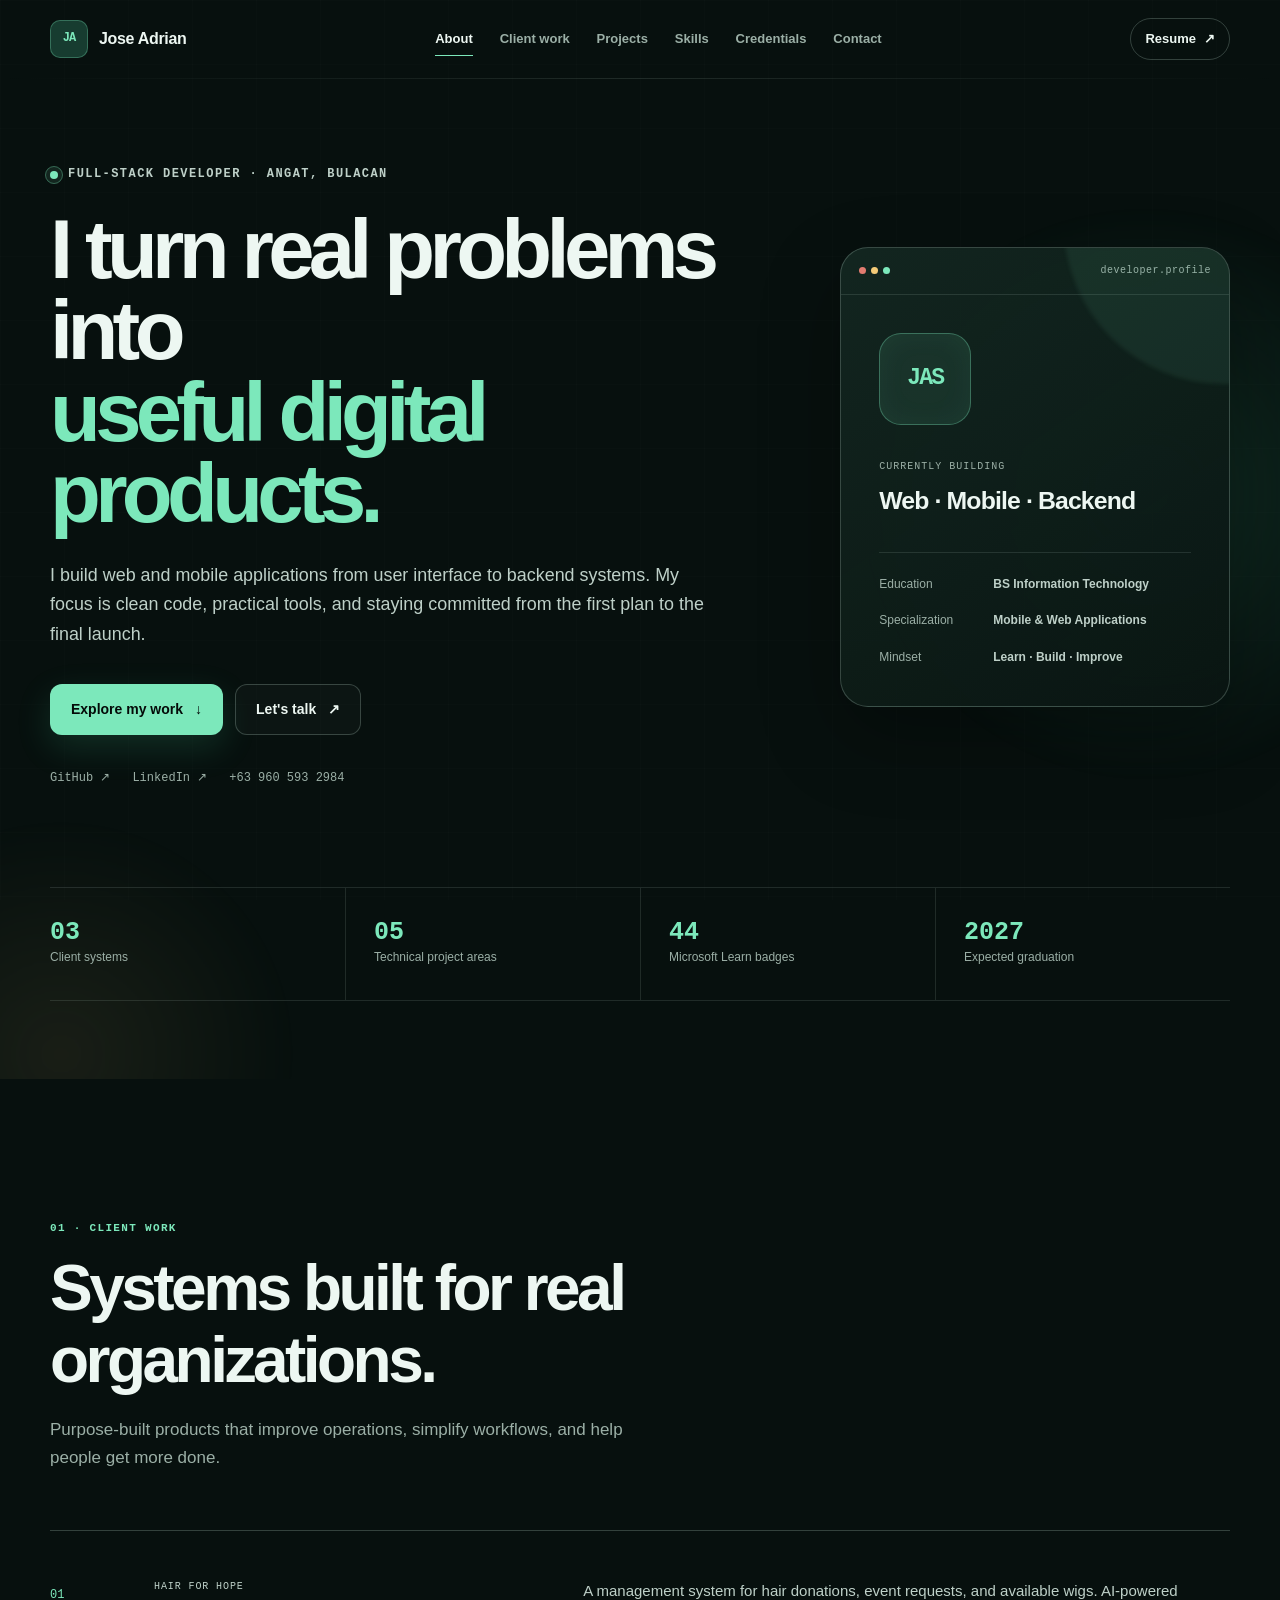
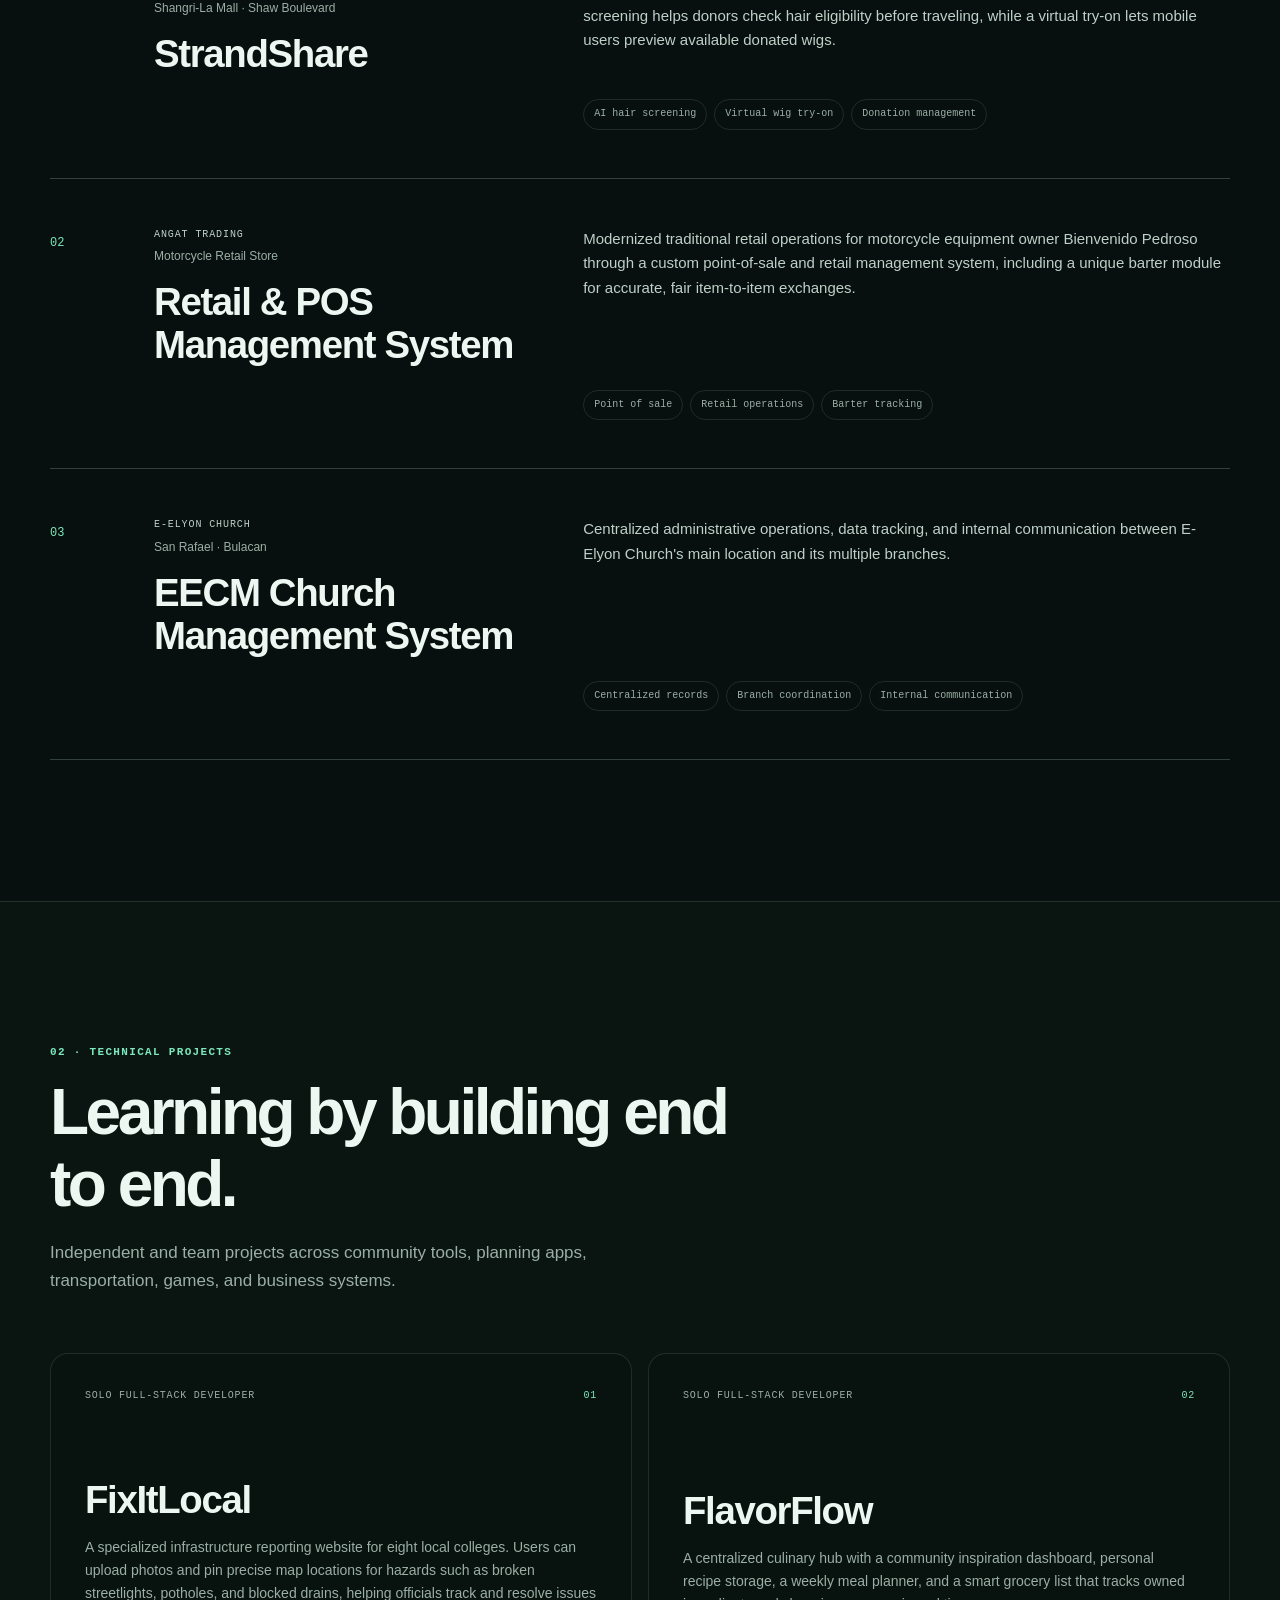
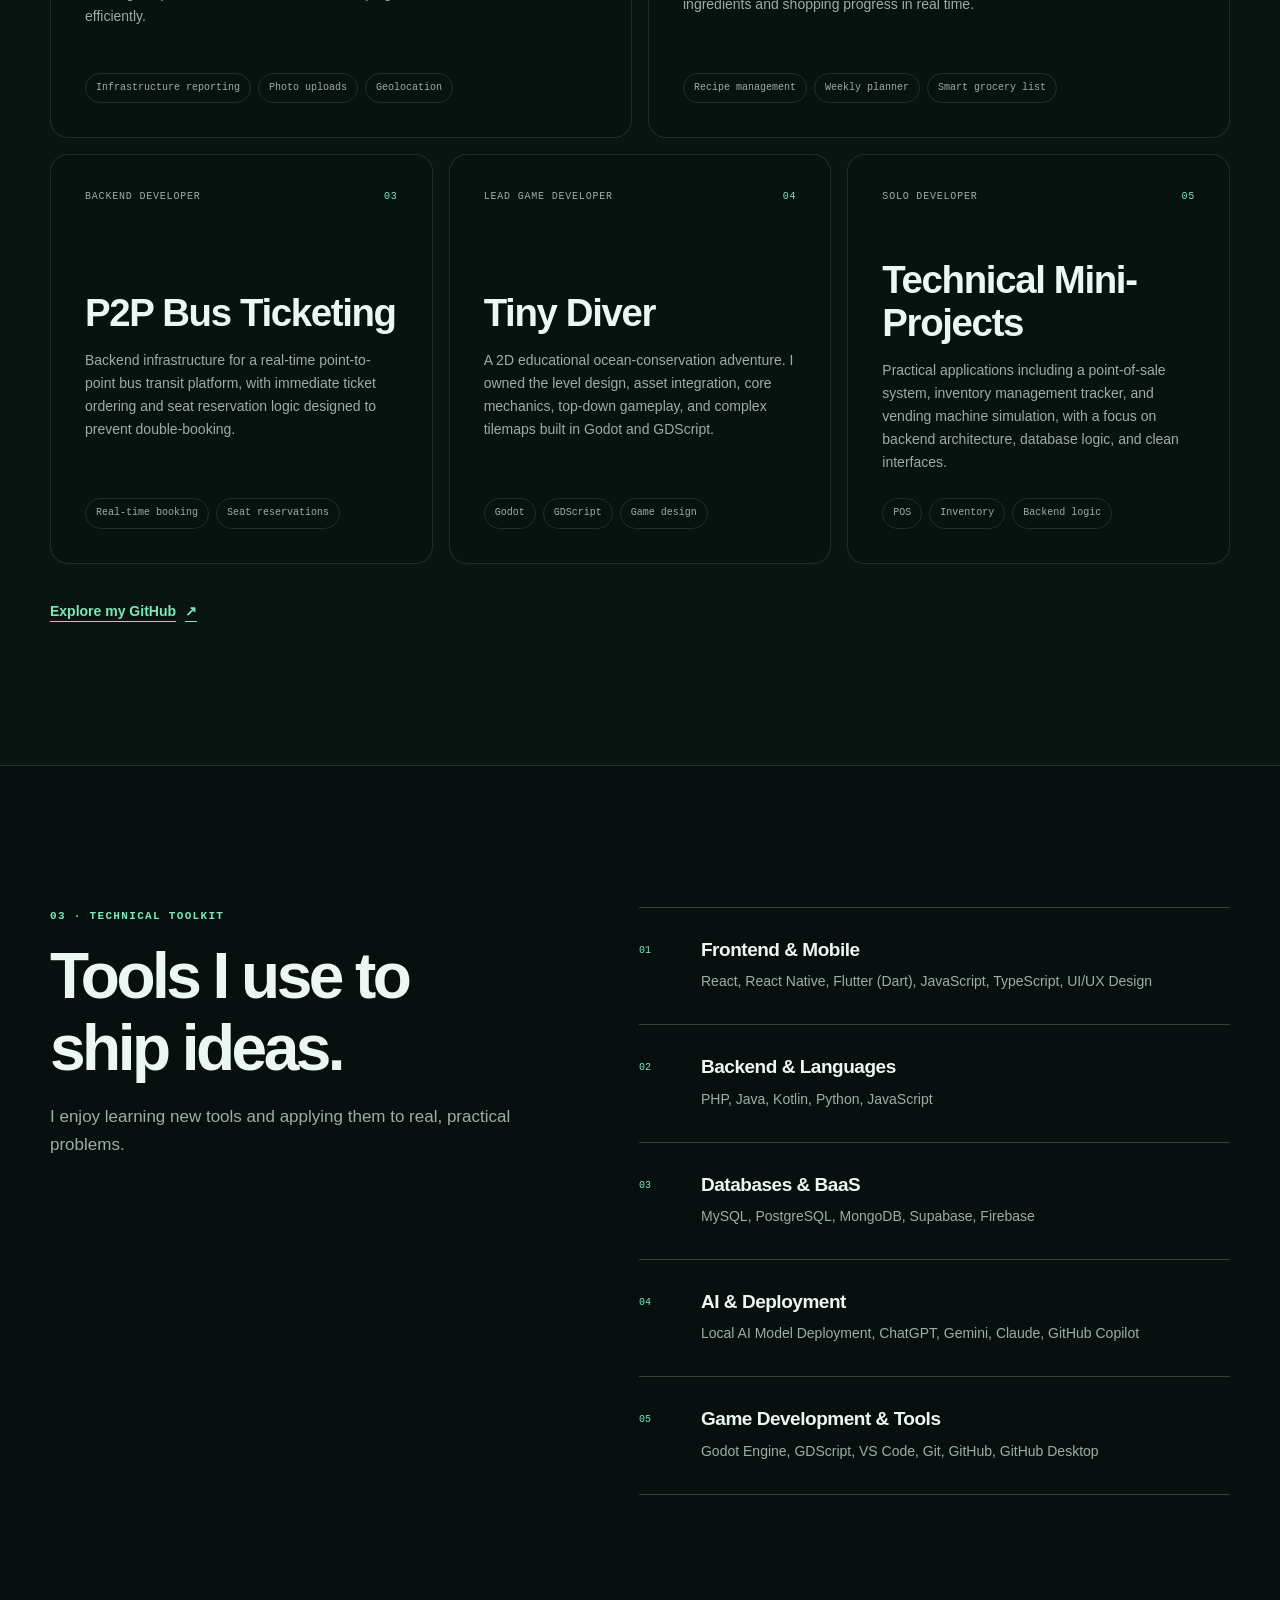
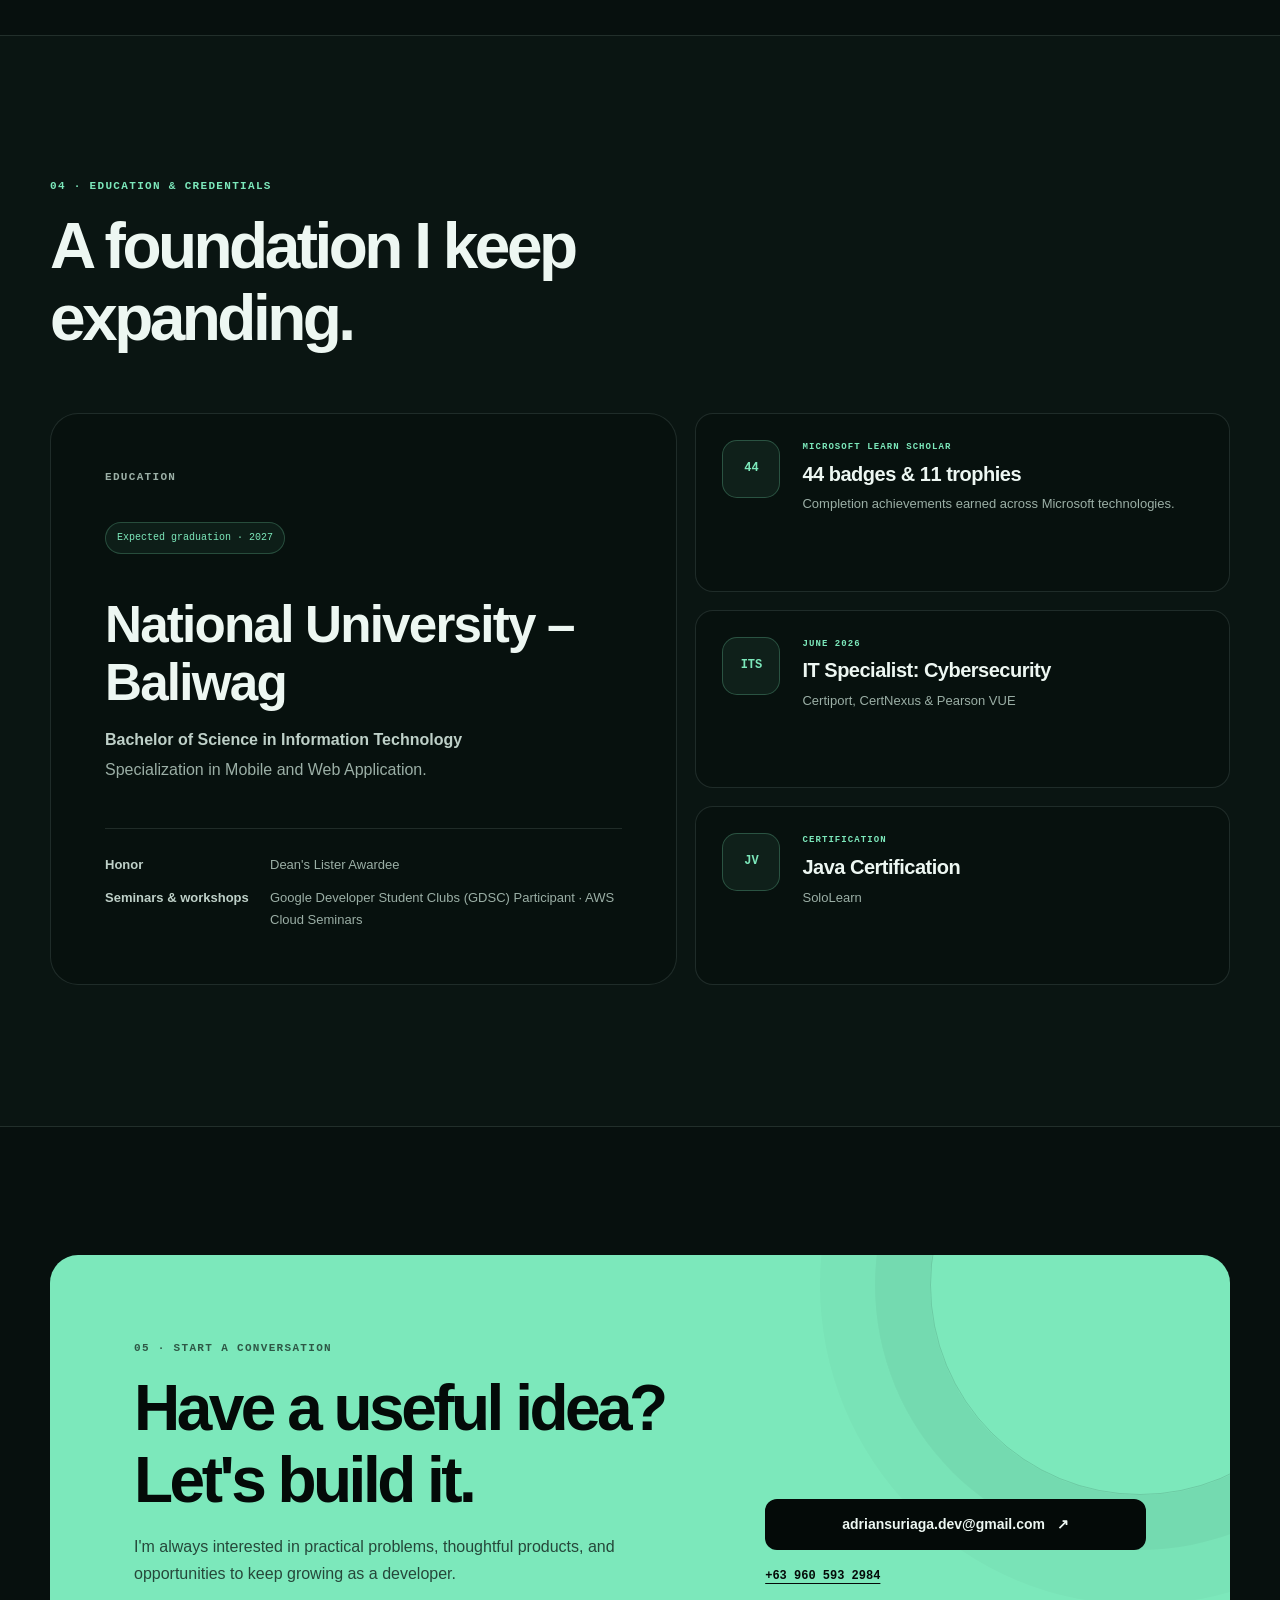
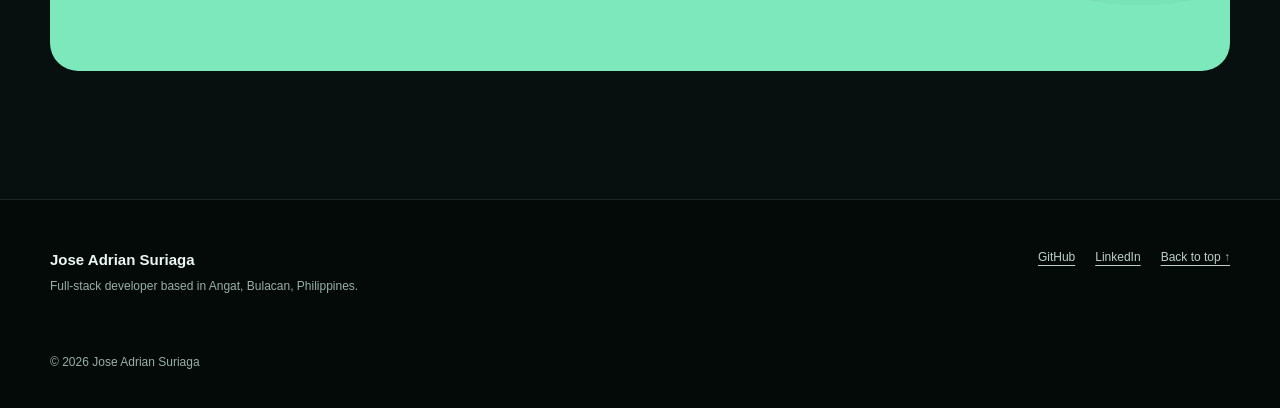
==== index.html @ 98674414 "Updated as of july 20, 2026" ====
<!doctype html>
<html lang="en">
<head>
  <meta charset="utf-8">
  <meta name="viewport" content="width=device-width, initial-scale=1">
  <meta name="description" content="Portfolio of Jose Adrian Suriaga, a full-stack developer building practical web, mobile, backend, and game experiences.">
  <meta name="theme-color" content="#08110f">
  <meta property="og:type" content="website">
  <meta property="og:title" content="Jose Adrian Suriaga | Full-Stack Developer">
  <meta property="og:description" content="Full-stack developer building useful web and mobile products from interface to backend.">
  <title>Jose Adrian Suriaga | Full-Stack Developer</title>

  <script>document.documentElement.classList.add('js');</script>
  <link rel="stylesheet" href="assets/css/styles.css">
  <script src="assets/js/main.js" defer></script>

  <script type="application/ld+json">
  {
    "@context": "https://schema.org",
    "@type": "Person",
    "name": "Jose Adrian Suriaga",
    "jobTitle": "Full-Stack Developer",
    "email": "mailto:adriansuriaga.dev@gmail.com",
    "telephone": "+63 960 593 2984",
    "address": {
      "@type": "PostalAddress",
      "addressLocality": "Angat",
      "addressRegion": "Bulacan, Central Luzon",
      "addressCountry": "PH"
    },
    "alumniOf": {
      "@type": "CollegeOrUniversity",
      "name": "National University - Baliwag"
    },
    "sameAs": [
      "https://github.com/JaesNOLIMIT",
      "https://www.linkedin.com/in/jose-adrian-suriaga-961773423"
    ]
  }
  </script>
</head>
<body>
  <a class="skip-link" href="#main-content">Skip to content</a>

  <header class="site-header" data-header>
    <div class="container header-inner">
      <a class="brand" href="#about" aria-label="Jose Adrian Suriaga, home">
        <span class="brand-mark" aria-hidden="true">JA</span>
        <span class="brand-name">Jose Adrian</span>
      </a>

      <nav class="site-nav" id="site-nav" aria-label="Primary navigation" data-nav>
        <a href="#about">About</a>
        <a href="#client-work">Client work</a>
        <a href="#projects">Projects</a>
        <a href="#skills">Skills</a>
        <a href="#credentials">Credentials</a>
        <a href="#contact">Contact</a>
      </nav>

      <div class="header-actions">
        <a class="resume-link" href="assets/documents/jose-adrian-suriaga-resume.pdf" target="_blank" rel="noopener">
          Resume <span aria-hidden="true">&#8599;</span>
        </a>
        <button class="menu-button" type="button" aria-expanded="false" aria-controls="site-nav" aria-label="Open menu" data-menu-button>
          <span></span><span></span><span></span>
        </button>
      </div>
    </div>
  </header>

  <main id="main-content">
    <section class="hero" id="about" aria-labelledby="hero-title">
      <div class="hero-glow hero-glow-one" aria-hidden="true"></div>
      <div class="hero-glow hero-glow-two" aria-hidden="true"></div>
      <div class="container hero-grid">
        <div class="hero-copy reveal">
          <p class="eyebrow"><span class="status-dot" aria-hidden="true"></span> Full-stack developer · Angat, Bulacan</p>
          <h1 id="hero-title">I turn real problems into <span>useful digital products.</span></h1>
          <p class="hero-intro">
            I build web and mobile applications from user interface to backend systems. My focus is clean code, practical tools, and staying committed from the first plan to the final launch.
          </p>
          <div class="hero-actions">
            <a class="button button-primary" href="#client-work">Explore my work <span aria-hidden="true">&#8595;</span></a>
            <a class="button button-secondary" href="mailto:adriansuriaga.dev@gmail.com">Let's talk <span aria-hidden="true">&#8599;</span></a>
          </div>
          <div class="social-links" aria-label="Social links">
            <a href="https://github.com/JaesNOLIMIT" target="_blank" rel="noopener">GitHub <span aria-hidden="true">&#8599;</span></a>
            <a href="https://www.linkedin.com/in/jose-adrian-suriaga-961773423" target="_blank" rel="noopener">LinkedIn <span aria-hidden="true">&#8599;</span></a>
            <a href="tel:+639605932984">+63 960 593 2984</a>
          </div>
        </div>

        <aside class="profile-card reveal" aria-label="Profile summary">
          <div class="profile-card-top">
            <span class="window-dots" aria-hidden="true"><i></i><i></i><i></i></span>
            <span>developer.profile</span>
          </div>
          <div class="profile-content">
            <div class="monogram" aria-hidden="true">JAS</div>
            <div>
              <p class="profile-label">Currently building</p>
              <p class="profile-value">Web · Mobile · Backend</p>
            </div>
            <div class="profile-divider"></div>
            <dl class="profile-facts">
              <div><dt>Education</dt><dd>BS Information Technology</dd></div>
              <div><dt>Specialization</dt><dd>Mobile &amp; Web Applications</dd></div>
              <div><dt>Mindset</dt><dd>Learn · Build · Improve</dd></div>
            </dl>
          </div>
        </aside>
      </div>

      <div class="container stats reveal" aria-label="Portfolio highlights">
        <div><strong>03</strong><span>Client systems</span></div>
        <div><strong>05</strong><span>Technical project areas</span></div>
        <div><strong>44</strong><span>Microsoft Learn badges</span></div>
        <div><strong>2027</strong><span>Expected graduation</span></div>
      </div>
    </section>

    <section class="section" id="client-work" aria-labelledby="client-work-title">
      <div class="container">
        <div class="section-heading reveal">
          <p class="section-kicker">01 · Client work</p>
          <h2 id="client-work-title">Systems built for real organizations.</h2>
          <p>Purpose-built products that improve operations, simplify workflows, and help people get more done.</p>
        </div>

        <div class="client-list">
          <article class="client-card reveal">
            <div class="client-index">01</div>
            <div class="client-main">
              <div class="client-meta"><span>Hair for Hope</span><span>Shangri-La Mall · Shaw Boulevard</span></div>
              <h3>StrandShare</h3>
              <p>A management system for hair donations, event requests, and available wigs. AI-powered screening helps donors check hair eligibility before traveling, while a virtual try-on lets mobile users preview available donated wigs.</p>
              <ul class="feature-list" aria-label="StrandShare features">
                <li>AI hair screening</li><li>Virtual wig try-on</li><li>Donation management</li>
              </ul>
            </div>
          </article>

          <article class="client-card reveal">
            <div class="client-index">02</div>
            <div class="client-main">
              <div class="client-meta"><span>Angat Trading</span><span>Motorcycle Retail Store</span></div>
              <h3>Retail &amp; POS Management System</h3>
              <p>Modernized traditional retail operations for motorcycle equipment owner Bienvenido Pedroso through a custom point-of-sale and retail management system, including a unique barter module for accurate, fair item-to-item exchanges.</p>
              <ul class="feature-list" aria-label="Angat Trading system features">
                <li>Point of sale</li><li>Retail operations</li><li>Barter tracking</li>
              </ul>
            </div>
          </article>

          <article class="client-card reveal">
            <div class="client-index">03</div>
            <div class="client-main">
              <div class="client-meta"><span>E-Elyon Church</span><span>San Rafael · Bulacan</span></div>
              <h3>EECM Church Management System</h3>
              <p>Centralized administrative operations, data tracking, and internal communication between E-Elyon Church's main location and its multiple branches.</p>
              <ul class="feature-list" aria-label="EECM features">
                <li>Centralized records</li><li>Branch coordination</li><li>Internal communication</li>
              </ul>
            </div>
          </article>
        </div>
      </div>
    </section>

    <section class="section section-tinted" id="projects" aria-labelledby="projects-title">
      <div class="container">
        <div class="section-heading reveal">
          <p class="section-kicker">02 · Technical projects</p>
          <h2 id="projects-title">Learning by building end to end.</h2>
          <p>Independent and team projects across community tools, planning apps, transportation, games, and business systems.</p>
        </div>

        <div class="project-grid">
          <article class="project-card project-card-featured reveal">
            <div class="project-topline"><span>Solo full-stack developer</span><span aria-hidden="true">01</span></div>
            <h3>FixItLocal</h3>
            <p>A specialized infrastructure reporting website for eight local colleges. Users can upload photos and pin precise map locations for hazards such as broken streetlights, potholes, and blocked drains, helping officials track and resolve issues efficiently.</p>
            <div class="project-tags"><span>Infrastructure reporting</span><span>Photo uploads</span><span>Geolocation</span></div>
          </article>

          <article class="project-card project-card-featured reveal">
            <div class="project-topline"><span>Solo full-stack developer</span><span aria-hidden="true">02</span></div>
            <h3>FlavorFlow</h3>
            <p>A centralized culinary hub with a community inspiration dashboard, personal recipe storage, a weekly meal planner, and a smart grocery list that tracks owned ingredients and shopping progress in real time.</p>
            <div class="project-tags"><span>Recipe management</span><span>Weekly planner</span><span>Smart grocery list</span></div>
          </article>

          <article class="project-card reveal">
            <div class="project-topline"><span>Backend developer</span><span aria-hidden="true">03</span></div>
            <h3>P2P Bus Ticketing</h3>
            <p>Backend infrastructure for a real-time point-to-point bus transit platform, with immediate ticket ordering and seat reservation logic designed to prevent double-booking.</p>
            <div class="project-tags"><span>Real-time booking</span><span>Seat reservations</span></div>
          </article>

          <article class="project-card reveal">
            <div class="project-topline"><span>Lead game developer</span><span aria-hidden="true">04</span></div>
            <h3>Tiny Diver</h3>
            <p>A 2D educational ocean-conservation adventure. I owned the level design, asset integration, core mechanics, top-down gameplay, and complex tilemaps built in Godot and GDScript.</p>
            <div class="project-tags"><span>Godot</span><span>GDScript</span><span>Game design</span></div>
          </article>

          <article class="project-card reveal">
            <div class="project-topline"><span>Solo developer</span><span aria-hidden="true">05</span></div>
            <h3>Technical Mini-Projects</h3>
            <p>Practical applications including a point-of-sale system, inventory management tracker, and vending machine simulation, with a focus on backend architecture, database logic, and clean interfaces.</p>
            <div class="project-tags"><span>POS</span><span>Inventory</span><span>Backend logic</span></div>
          </article>
        </div>

        <a class="text-link reveal" href="https://github.com/JaesNOLIMIT" target="_blank" rel="noopener">Explore my GitHub <span aria-hidden="true">&#8599;</span></a>
      </div>
    </section>

    <section class="section" id="skills" aria-labelledby="skills-title">
      <div class="container skills-layout">
        <div class="section-heading sticky-heading reveal">
          <p class="section-kicker">03 · Technical toolkit</p>
          <h2 id="skills-title">Tools I use to ship ideas.</h2>
          <p>I enjoy learning new tools and applying them to real, practical problems.</p>
        </div>

        <div class="skill-groups">
          <article class="skill-group reveal">
            <div class="skill-number">01</div>
            <div><h3>Frontend &amp; Mobile</h3><p>React, React Native, Flutter (Dart), JavaScript, TypeScript, UI/UX Design</p></div>
          </article>
          <article class="skill-group reveal">
            <div class="skill-number">02</div>
            <div><h3>Backend &amp; Languages</h3><p>PHP, Java, Kotlin, Python, JavaScript</p></div>
          </article>
          <article class="skill-group reveal">
            <div class="skill-number">03</div>
            <div><h3>Databases &amp; BaaS</h3><p>MySQL, PostgreSQL, MongoDB, Supabase, Firebase</p></div>
          </article>
          <article class="skill-group reveal">
            <div class="skill-number">04</div>
            <div><h3>AI &amp; Deployment</h3><p>Local AI Model Deployment, ChatGPT, Gemini, Claude, GitHub Copilot</p></div>
          </article>
          <article class="skill-group reveal">
            <div class="skill-number">05</div>
            <div><h3>Game Development &amp; Tools</h3><p>Godot Engine, GDScript, VS Code, Git, GitHub, GitHub Desktop</p></div>
          </article>
        </div>
      </div>
    </section>

    <section class="section section-tinted" id="credentials" aria-labelledby="credentials-title">
      <div class="container">
        <div class="section-heading reveal">
          <p class="section-kicker">04 · Education &amp; credentials</p>
          <h2 id="credentials-title">A foundation I keep expanding.</h2>
        </div>

        <div class="credentials-grid">
          <article class="education-card reveal">
            <p class="card-label">Education</p>
            <div class="education-year">Expected graduation · 2027</div>
            <h3>National University – Baliwag</h3>
            <p class="degree">Bachelor of Science in Information Technology</p>
            <p>Specialization in Mobile and Web Application.</p>
            <div class="education-details">
              <p><span>Honor</span> Dean's Lister Awardee</p>
              <p><span>Seminars &amp; workshops</span> Google Developer Student Clubs (GDSC) Participant · AWS Cloud Seminars</p>
            </div>
          </article>

          <div class="certification-list">
            <article class="certification-card reveal">
              <div class="cert-icon" aria-hidden="true">44</div>
              <div><p class="card-label">Microsoft Learn Scholar</p><h3>44 badges &amp; 11 trophies</h3><p>Completion achievements earned across Microsoft technologies.</p></div>
            </article>
            <article class="certification-card reveal">
              <div class="cert-icon" aria-hidden="true">ITS</div>
              <div><p class="card-label">June 2026</p><h3>IT Specialist: Cybersecurity</h3><p>Certiport, CertNexus &amp; Pearson VUE</p></div>
            </article>
            <article class="certification-card reveal">
              <div class="cert-icon" aria-hidden="true">JV</div>
              <div><p class="card-label">Certification</p><h3>Java Certification</h3><p>SoloLearn</p></div>
            </article>
          </div>
        </div>
      </div>
    </section>

    <section class="contact-section" id="contact" aria-labelledby="contact-title">
      <div class="container">
        <div class="contact-card reveal">
          <div>
            <p class="section-kicker">05 · Start a conversation</p>
            <h2 id="contact-title">Have a useful idea? Let's build it.</h2>
            <p>I'm always interested in practical problems, thoughtful products, and opportunities to keep growing as a developer.</p>
          </div>
          <div class="contact-actions">
            <a class="button button-light" href="mailto:adriansuriaga.dev@gmail.com">adriansuriaga.dev@gmail.com <span aria-hidden="true">&#8599;</span></a>
            <a class="contact-phone" href="tel:+639605932984">+63 960 593 2984</a>
          </div>
        </div>
      </div>
    </section>
  </main>

  <footer class="site-footer">
    <div class="container footer-inner">
      <div><strong>Jose Adrian Suriaga</strong><span>Full-stack developer based in Angat, Bulacan, Philippines.</span></div>
      <div class="footer-links">
        <a href="https://github.com/JaesNOLIMIT" target="_blank" rel="noopener">GitHub</a>
        <a href="https://www.linkedin.com/in/jose-adrian-suriaga-961773423" target="_blank" rel="noopener">LinkedIn</a>
        <a href="#about">Back to top <span aria-hidden="true">&#8593;</span></a>
      </div>
      <p>&copy; <span data-year></span> Jose Adrian Suriaga</p>
    </div>
  </footer>
</body>
</html>
---- assets/css/styles.css ----
:root {
  --bg: #07100e;
  --bg-deep: #040a08;
  --surface: #0d1916;
  --surface-raised: #12221e;
  --surface-soft: #142722;
  --line: rgba(211, 239, 226, 0.12);
  --line-strong: rgba(211, 239, 226, 0.22);
  --text: #edf7f2;
  --muted: #9bafa6;
  --muted-strong: #bed0c8;
  --accent: #7ce8bb;
  --accent-strong: #a2f5d1;
  --accent-dark: #173c30;
  --warm: #f4ca78;
  --shadow: 0 30px 80px rgba(0, 0, 0, 0.32);
  --container: 1180px;
  --radius-lg: 28px;
  --radius-md: 18px;
  --radius-sm: 12px;
  --font-sans: Inter, Aptos, "Segoe UI", Roboto, Helvetica, Arial, sans-serif;
  --font-mono: "SFMono-Regular", Consolas, "Liberation Mono", monospace;
}

*,
*::before,
*::after {
  box-sizing: border-box;
}

html {
  scroll-behavior: smooth;
  scroll-padding-top: 100px;
}

body {
  margin: 0;
  overflow-x: hidden;
  background: var(--bg);
  color: var(--text);
  font-family: var(--font-sans);
  font-size: 16px;
  line-height: 1.65;
  -webkit-font-smoothing: antialiased;
  text-rendering: optimizeLegibility;
}

body::before {
  position: fixed;
  inset: 0;
  z-index: -1;
  background-image: linear-gradient(rgba(255, 255, 255, 0.012) 1px, transparent 1px),
    linear-gradient(90deg, rgba(255, 255, 255, 0.012) 1px, transparent 1px);
  background-size: 64px 64px;
  content: "";
  pointer-events: none;
}

body.menu-open {
  overflow: hidden;
}

::selection {
  background: var(--accent);
  color: var(--bg-deep);
}

a {
  color: inherit;
}

button,
a {
  -webkit-tap-highlight-color: transparent;
}

a:focus-visible,
button:focus-visible {
  outline: 3px solid var(--warm);
  outline-offset: 4px;
}

h1,
h2,
h3,
p {
  margin-top: 0;
}

h1,
h2,
h3 {
  line-height: 1.12;
  letter-spacing: -0.035em;
}

.container {
  width: min(calc(100% - 48px), var(--container));
  margin-inline: auto;
}

.skip-link {
  position: fixed;
  top: 12px;
  left: 12px;
  z-index: 9999;
  padding: 10px 16px;
  border-radius: 8px;
  background: var(--accent);
  color: var(--bg-deep);
  font-weight: 700;
  text-decoration: none;
  transform: translateY(-180%);
  transition: transform 180ms ease;
}

.skip-link:focus {
  transform: translateY(0);
}

/* Header */
.site-header {
  position: fixed;
  top: 0;
  right: 0;
  left: 0;
  z-index: 1000;
  border-bottom: 1px solid transparent;
  transition: background-color 200ms ease, border-color 200ms ease, box-shadow 200ms ease;
}

.site-header.is-scrolled,
.site-header.menu-active {
  border-color: var(--line);
  background: rgba(7, 16, 14, 0.88);
  box-shadow: 0 12px 40px rgba(0, 0, 0, 0.18);
  -webkit-backdrop-filter: blur(18px);
  backdrop-filter: blur(18px);
}

.header-inner {
  display: flex;
  min-height: 78px;
  align-items: center;
  justify-content: space-between;
  gap: 30px;
}

.brand {
  display: inline-flex;
  flex: 0 0 auto;
  align-items: center;
  gap: 11px;
  font-weight: 750;
  letter-spacing: -0.02em;
  text-decoration: none;
}

.brand-mark {
  display: grid;
  width: 38px;
  height: 38px;
  place-items: center;
  border: 1px solid rgba(124, 232, 187, 0.3);
  border-radius: 10px;
  background: var(--accent-dark);
  color: var(--accent);
  font-family: var(--font-mono);
  font-size: 12px;
  font-weight: 800;
  letter-spacing: -0.08em;
}

.site-nav {
  display: flex;
  align-items: center;
  justify-content: center;
  gap: clamp(18px, 2.1vw, 32px);
}

.site-nav a {
  position: relative;
  padding: 8px 0;
  color: var(--muted);
  font-size: 13px;
  font-weight: 650;
  text-decoration: none;
  transition: color 160ms ease;
}

.site-nav a::after {
  position: absolute;
  right: 0;
  bottom: 2px;
  left: 0;
  height: 1px;
  background: var(--accent);
  content: "";
  transform: scaleX(0);
  transform-origin: right;
  transition: transform 180ms ease;
}

.site-nav a:hover,
.site-nav a.active {
  color: var(--text);
}

.site-nav a:hover::after,
.site-nav a.active::after {
  transform: scaleX(1);
  transform-origin: left;
}

.header-actions {
  display: flex;
  flex: 0 0 auto;
  align-items: center;
  gap: 14px;
}

.resume-link {
  display: inline-flex;
  align-items: center;
  gap: 8px;
  padding: 9px 14px;
  border: 1px solid var(--line-strong);
  border-radius: 999px;
  font-size: 13px;
  font-weight: 700;
  text-decoration: none;
  transition: border-color 160ms ease, background-color 160ms ease, color 160ms ease;
}

.resume-link:hover {
  border-color: var(--accent);
  background: var(--accent);
  color: var(--bg-deep);
}

.menu-button {
  display: none;
  width: 42px;
  height: 42px;
  padding: 10px;
  flex-direction: column;
  align-items: center;
  justify-content: center;
  gap: 5px;
  border: 1px solid var(--line-strong);
  border-radius: 11px;
  background: transparent;
  color: var(--text);
  cursor: pointer;
}

.menu-button span {
  display: block;
  width: 19px;
  height: 1.5px;
  border-radius: 99px;
  background: currentColor;
  transition: transform 180ms ease, opacity 180ms ease;
}

.menu-button[aria-expanded="true"] span:nth-child(1) {
  transform: translateY(6.5px) rotate(45deg);
}

.menu-button[aria-expanded="true"] span:nth-child(2) {
  opacity: 0;
}

.menu-button[aria-expanded="true"] span:nth-child(3) {
  transform: translateY(-6.5px) rotate(-45deg);
}

/* Hero */
.hero {
  position: relative;
  min-height: 100svh;
  padding: 165px 0 78px;
  overflow: hidden;
}

.hero::after {
  position: absolute;
  top: 78px;
  right: 0;
  left: 0;
  height: 1px;
  background: linear-gradient(90deg, transparent, var(--line), transparent);
  content: "";
}

.hero-glow {
  position: absolute;
  z-index: -1;
  border-radius: 50%;
  filter: blur(2px);
  pointer-events: none;
}

.hero-glow-one {
  top: 18%;
  right: -13%;
  width: 600px;
  height: 600px;
  background: radial-gradient(circle, rgba(55, 177, 132, 0.18), rgba(7, 16, 14, 0) 68%);
}

.hero-glow-two {
  bottom: -20%;
  left: -14%;
  width: 480px;
  height: 480px;
  background: radial-gradient(circle, rgba(244, 202, 120, 0.08), rgba(7, 16, 14, 0) 70%);
}

.hero-grid {
  display: grid;
  grid-template-columns: minmax(0, 1.2fr) minmax(340px, 0.68fr);
  align-items: center;
  gap: clamp(60px, 8vw, 112px);
}

.eyebrow,
.section-kicker,
.card-label {
  font-family: var(--font-mono);
  text-transform: uppercase;
  letter-spacing: 0.12em;
}

.eyebrow {
  display: flex;
  align-items: center;
  gap: 10px;
  margin-bottom: 24px;
  color: var(--muted-strong);
  font-size: 12px;
  font-weight: 650;
}

.status-dot {
  position: relative;
  width: 8px;
  height: 8px;
  border-radius: 50%;
  background: var(--accent);
  box-shadow: 0 0 0 5px rgba(124, 232, 187, 0.1);
}

.status-dot::after {
  position: absolute;
  inset: -5px;
  border: 1px solid var(--accent);
  border-radius: inherit;
  content: "";
  opacity: 0.35;
  animation: pulse 2.2s ease-out infinite;
}

@keyframes pulse {
  70%, 100% { transform: scale(1.8); opacity: 0; }
}

.hero h1 {
  max-width: 800px;
  margin-bottom: 26px;
  font-size: clamp(3.3rem, 6.5vw, 6.45rem);
  font-weight: 780;
  line-height: 0.98;
  letter-spacing: -0.068em;
}

.hero h1 span {
  display: block;
  color: var(--accent);
}

.hero-intro {
  max-width: 660px;
  margin-bottom: 34px;
  color: var(--muted-strong);
  font-size: clamp(1rem, 1.4vw, 1.16rem);
}

.hero-actions {
  display: flex;
  flex-wrap: wrap;
  gap: 12px;
}

.button {
  display: inline-flex;
  min-height: 50px;
  align-items: center;
  justify-content: center;
  gap: 12px;
  padding: 13px 20px;
  border: 1px solid transparent;
  border-radius: 12px;
  font-size: 14px;
  font-weight: 750;
  text-decoration: none;
  transition: transform 160ms ease, box-shadow 160ms ease, background-color 160ms ease, border-color 160ms ease;
}

.button:hover {
  transform: translateY(-2px);
}

.button-primary {
  background: var(--accent);
  color: var(--bg-deep);
  box-shadow: 0 12px 35px rgba(69, 210, 154, 0.16);
}

.button-primary:hover {
  background: var(--accent-strong);
  box-shadow: 0 16px 42px rgba(69, 210, 154, 0.23);
}

.button-secondary {
  border-color: var(--line-strong);
  background: rgba(255, 255, 255, 0.025);
}

.button-secondary:hover {
  border-color: rgba(124, 232, 187, 0.55);
  background: rgba(124, 232, 187, 0.06);
}

.social-links {
  display: flex;
  flex-wrap: wrap;
  gap: 8px 22px;
  margin-top: 34px;
}

.social-links a {
  color: var(--muted);
  font-family: var(--font-mono);
  font-size: 12px;
  text-decoration: none;
  transition: color 160ms ease;
}

.social-links a:hover {
  color: var(--accent);
}

.profile-card {
  position: relative;
  overflow: hidden;
  border: 1px solid var(--line-strong);
  border-radius: var(--radius-lg);
  background: linear-gradient(145deg, rgba(19, 39, 33, 0.96), rgba(10, 21, 18, 0.92));
  box-shadow: var(--shadow);
}

.profile-card::before {
  position: absolute;
  top: -40%;
  right: -40%;
  width: 320px;
  height: 320px;
  border-radius: 50%;
  background: rgba(124, 232, 187, 0.08);
  content: "";
  filter: blur(2px);
}

.profile-card-top {
  display: flex;
  align-items: center;
  justify-content: space-between;
  padding: 15px 18px;
  border-bottom: 1px solid var(--line);
  color: var(--muted);
  font-family: var(--font-mono);
  font-size: 10px;
  letter-spacing: 0.05em;
}

.window-dots {
  display: inline-flex;
  gap: 5px;
}

.window-dots i {
  width: 7px;
  height: 7px;
  border-radius: 50%;
  background: rgba(255, 255, 255, 0.19);
}

.window-dots i:first-child { background: #e27b70; }
.window-dots i:nth-child(2) { background: var(--warm); }
.window-dots i:last-child { background: var(--accent); }

.profile-content {
  position: relative;
  z-index: 1;
  padding: 38px;
}

.monogram {
  display: grid;
  width: 92px;
  height: 92px;
  margin-bottom: 34px;
  place-items: center;
  border: 1px solid rgba(124, 232, 187, 0.34);
  border-radius: 22px;
  background: rgba(124, 232, 187, 0.09);
  color: var(--accent);
  font-family: var(--font-mono);
  font-size: 23px;
  font-weight: 800;
  letter-spacing: -0.08em;
  box-shadow: inset 0 0 30px rgba(124, 232, 187, 0.05);
}

.profile-label {
  margin-bottom: 5px;
  color: var(--muted);
  font-family: var(--font-mono);
  font-size: 10px;
  letter-spacing: 0.1em;
  text-transform: uppercase;
}

.profile-value {
  margin: 0;
  font-size: clamp(1.25rem, 2vw, 1.55rem);
  font-weight: 730;
  letter-spacing: -0.035em;
}

.profile-divider {
  height: 1px;
  margin: 30px 0 22px;
  background: var(--line);
}

.profile-facts {
  display: grid;
  gap: 17px;
  margin: 0;
}

.profile-facts div {
  display: grid;
  grid-template-columns: 100px 1fr;
  gap: 14px;
}

.profile-facts dt,
.profile-facts dd {
  margin: 0;
  font-size: 12px;
}

.profile-facts dt {
  color: var(--muted);
}

.profile-facts dd {
  color: var(--muted-strong);
  font-weight: 650;
}

.stats {
  display: grid;
  grid-template-columns: repeat(4, 1fr);
  margin-top: 98px;
  border-top: 1px solid var(--line);
  border-bottom: 1px solid var(--line);
}

.stats div {
  display: flex;
  min-width: 0;
  min-height: 112px;
  flex-direction: column;
  justify-content: center;
  padding: 22px 28px;
  border-left: 1px solid var(--line);
}

.stats div:first-child {
  padding-left: 0;
  border-left: 0;
}

.stats strong {
  margin-bottom: 3px;
  color: var(--accent);
  font-family: var(--font-mono);
  font-size: 25px;
  line-height: 1;
}

.stats span {
  color: var(--muted);
  font-size: 12px;
}

/* Shared section styles */
.section {
  padding: clamp(96px, 11vw, 150px) 0;
  scroll-margin-top: 78px;
}

.section-tinted {
  border-top: 1px solid var(--line);
  border-bottom: 1px solid var(--line);
  background: rgba(13, 25, 22, 0.68);
}

.section-heading {
  max-width: 720px;
  margin-bottom: 58px;
}

.section-kicker,
.card-label {
  margin-bottom: 16px;
  color: var(--accent);
  font-size: 11px;
  font-weight: 750;
}

.section-heading h2,
.contact-card h2 {
  margin-bottom: 19px;
  font-size: clamp(2.35rem, 5vw, 4.4rem);
  font-weight: 760;
  letter-spacing: -0.055em;
}

.section-heading > p:last-child {
  max-width: 600px;
  margin-bottom: 0;
  color: var(--muted);
  font-size: 17px;
}

/* Client work */
.client-list {
  border-top: 1px solid var(--line-strong);
}

.client-card {
  display: grid;
  grid-template-columns: 80px 1fr;
  gap: 24px;
  padding: 48px 0;
  border-bottom: 1px solid var(--line-strong);
}

.client-index {
  padding-top: 7px;
  color: var(--accent);
  font-family: var(--font-mono);
  font-size: 12px;
}

.client-main {
  display: grid;
  grid-template-columns: minmax(210px, 0.58fr) minmax(280px, 1fr);
  column-gap: 54px;
}

.client-meta {
  grid-column: 1;
  display: flex;
  flex-direction: column;
  gap: 4px;
  margin-bottom: 13px;
  color: var(--muted);
  font-size: 12px;
}

.client-meta span:first-child {
  color: var(--muted-strong);
  font-family: var(--font-mono);
  font-size: 10px;
  letter-spacing: 0.09em;
  text-transform: uppercase;
}

.client-main h3 {
  grid-column: 1;
  margin-bottom: 0;
  font-size: clamp(1.8rem, 3vw, 2.7rem);
}

.client-main > p {
  grid-row: 1 / span 2;
  grid-column: 2;
  margin-bottom: 0;
  color: var(--muted-strong);
  font-size: 15px;
}

.feature-list {
  grid-column: 2;
  display: flex;
  flex-wrap: wrap;
  gap: 7px;
  margin: 24px 0 0;
  padding: 0;
  list-style: none;
}

.feature-list li,
.project-tags span {
  padding: 6px 10px;
  border: 1px solid var(--line);
  border-radius: 999px;
  color: var(--muted);
  font-family: var(--font-mono);
  font-size: 10px;
}

/* Projects */
.project-grid {
  display: grid;
  grid-template-columns: repeat(6, 1fr);
  gap: 16px;
}

.project-card {
  grid-column: span 2;
  display: flex;
  min-height: 350px;
  flex-direction: column;
  padding: clamp(24px, 3vw, 34px);
  border: 1px solid var(--line);
  border-radius: var(--radius-md);
  background: rgba(9, 19, 16, 0.72);
  transition: transform 200ms ease, border-color 200ms ease, background-color 200ms ease;
}

.project-card-featured {
  grid-column: span 3;
  min-height: 385px;
}

.project-card:hover {
  border-color: rgba(124, 232, 187, 0.38);
  background: var(--surface-raised);
  transform: translateY(-5px);
}

.project-topline {
  display: flex;
  align-items: center;
  justify-content: space-between;
  gap: 15px;
  margin-bottom: auto;
  color: var(--muted);
  font-family: var(--font-mono);
  font-size: 10px;
  letter-spacing: 0.08em;
  text-transform: uppercase;
}

.project-topline span:last-child {
  color: var(--accent);
}

.project-card h3 {
  margin: 52px 0 15px;
  font-size: clamp(1.6rem, 3vw, 2.4rem);
}

.project-card p {
  margin-bottom: 24px;
  color: var(--muted);
  font-size: 14px;
}

.project-tags {
  display: flex;
  flex-wrap: wrap;
  gap: 7px;
  margin-top: auto;
}

.text-link {
  display: inline-flex;
  align-items: center;
  gap: 9px;
  margin-top: 36px;
  color: var(--accent);
  font-size: 14px;
  font-weight: 720;
  text-underline-offset: 5px;
}

/* Skills */
.skills-layout {
  display: grid;
  grid-template-columns: 0.78fr 1fr;
  gap: clamp(60px, 10vw, 150px);
}

.sticky-heading {
  position: sticky;
  top: 130px;
  align-self: start;
  margin-bottom: 0;
}

.skill-groups {
  border-top: 1px solid var(--line-strong);
}

.skill-group {
  display: grid;
  grid-template-columns: 42px 1fr;
  gap: 20px;
  padding: 31px 0;
  border-bottom: 1px solid var(--line-strong);
}

.skill-number {
  padding-top: 4px;
  color: var(--accent);
  font-family: var(--font-mono);
  font-size: 10px;
}

.skill-group h3 {
  margin-bottom: 10px;
  font-size: 19px;
  letter-spacing: -0.025em;
}

.skill-group p {
  margin-bottom: 0;
  color: var(--muted);
  font-size: 14px;
}

/* Education and certifications */
.credentials-grid {
  display: grid;
  grid-template-columns: minmax(0, 1.08fr) minmax(380px, 0.92fr);
  gap: 18px;
}

.education-card,
.certification-card {
  border: 1px solid var(--line);
  background: rgba(8, 17, 14, 0.74);
}

.education-card {
  min-height: 100%;
  padding: clamp(30px, 5vw, 54px);
  border-radius: var(--radius-lg);
}

.education-year {
  display: inline-flex;
  margin: 20px 0 42px;
  padding: 7px 11px;
  border: 1px solid rgba(124, 232, 187, 0.23);
  border-radius: 999px;
  background: rgba(124, 232, 187, 0.06);
  color: var(--accent);
  font-family: var(--font-mono);
  font-size: 10px;
}

.education-card h3 {
  margin-bottom: 16px;
  font-size: clamp(2rem, 4vw, 3.3rem);
}

.education-card > p {
  color: var(--muted);
}

.education-card .degree {
  margin-bottom: 4px;
  color: var(--muted-strong);
  font-weight: 700;
}

.education-details {
  display: grid;
  gap: 12px;
  margin-top: 44px;
  padding-top: 25px;
  border-top: 1px solid var(--line);
}

.education-details p {
  display: grid;
  grid-template-columns: 150px 1fr;
  gap: 15px;
  margin: 0;
  color: var(--muted);
  font-size: 13px;
}

.education-details span {
  color: var(--muted-strong);
  font-weight: 700;
}

.certification-list {
  display: grid;
  gap: 18px;
}

.certification-card {
  display: grid;
  grid-template-columns: 58px 1fr;
  align-items: start;
  gap: 22px;
  padding: 26px;
  border-radius: var(--radius-md);
  transition: border-color 180ms ease, transform 180ms ease;
}

.certification-card:hover {
  border-color: rgba(124, 232, 187, 0.35);
  transform: translateX(4px);
}

.cert-icon {
  display: grid;
  width: 58px;
  height: 58px;
  place-items: center;
  border: 1px solid rgba(124, 232, 187, 0.25);
  border-radius: 15px;
  background: rgba(124, 232, 187, 0.07);
  color: var(--accent);
  font-family: var(--font-mono);
  font-size: 12px;
  font-weight: 800;
}

.certification-card .card-label {
  margin-bottom: 8px;
  font-size: 9px;
}

.certification-card h3 {
  margin-bottom: 8px;
  font-size: 20px;
  letter-spacing: -0.025em;
}

.certification-card p:last-child {
  margin-bottom: 0;
  color: var(--muted);
  font-size: 13px;
}

/* Contact and footer */
.contact-section {
  padding: clamp(86px, 10vw, 135px) 0;
  scroll-margin-top: 78px;
}

.contact-card {
  position: relative;
  display: grid;
  grid-template-columns: minmax(0, 1.2fr) minmax(310px, 0.8fr);
  align-items: end;
  gap: 60px;
  padding: clamp(34px, 7vw, 84px);
  overflow: hidden;
  border-radius: var(--radius-lg);
  background: var(--accent);
  color: var(--bg-deep);
}

.contact-card::after {
  position: absolute;
  top: -180px;
  right: -120px;
  width: 420px;
  height: 420px;
  border: 1px solid rgba(4, 10, 8, 0.13);
  border-radius: 50%;
  box-shadow: 0 0 0 55px rgba(4, 10, 8, 0.04), 0 0 0 110px rgba(4, 10, 8, 0.025);
  content: "";
}

.contact-card > * {
  position: relative;
  z-index: 1;
}

.contact-card .section-kicker {
  color: rgba(4, 10, 8, 0.65);
}

.contact-card h2 {
  max-width: 680px;
  margin-bottom: 18px;
}

.contact-card p:last-child {
  max-width: 610px;
  margin-bottom: 0;
  color: rgba(4, 10, 8, 0.72);
}

.contact-actions {
  display: flex;
  flex-direction: column;
  align-items: flex-start;
  gap: 17px;
}

.button-light {
  width: 100%;
  background: var(--bg-deep);
  color: var(--text);
  word-break: break-word;
}

.button-light:hover {
  background: #10211c;
}

.contact-phone {
  font-family: var(--font-mono);
  font-size: 12px;
  font-weight: 700;
  text-underline-offset: 4px;
}

.site-footer {
  padding: 48px 0 35px;
  border-top: 1px solid var(--line);
  background: var(--bg-deep);
}

.footer-inner {
  display: grid;
  grid-template-columns: 1fr auto;
  align-items: start;
  gap: 40px;
}

.footer-inner > div:first-child {
  display: flex;
  flex-direction: column;
  gap: 4px;
}

.footer-inner strong {
  font-size: 15px;
}

.footer-inner span,
.footer-inner > p {
  color: var(--muted);
  font-size: 12px;
}

.footer-links {
  display: flex;
  flex-wrap: wrap;
  justify-content: flex-end;
  gap: 20px;
}

.footer-links a {
  color: var(--muted-strong);
  font-size: 12px;
  text-underline-offset: 4px;
}

.footer-links a:hover {
  color: var(--accent);
}

.footer-inner > p {
  grid-column: 1 / -1;
  margin: 16px 0 0;
}

/* Keep content visible on the first paint and in every browser. */
.reveal {
  opacity: 1;
  transform: none;
}

/* Tablet */
@media (max-width: 1040px) {
  .brand-name {
    display: none;
  }

  .site-nav {
    gap: 18px;
  }

  .hero-grid {
    grid-template-columns: minmax(0, 1fr) minmax(300px, 0.56fr);
    gap: 45px;
  }

  .profile-content {
    padding: 30px;
  }

  .client-main {
    grid-template-columns: minmax(190px, 0.52fr) 1fr;
    gap: 38px;
  }
}

@media (max-width: 900px) {
  .header-inner {
    min-height: 70px;
  }

  .brand-name {
    display: inline;
  }

  .site-nav {
    display: none;
  }

  .js .menu-button {
    display: flex;
  }

  .js .site-nav {
    position: fixed;
    top: 70px;
    right: 0;
    left: 0;
    display: flex;
    max-height: 0;
    overflow: hidden;
    flex-direction: column;
    align-items: stretch;
    gap: 0;
    padding: 0 24px;
    border-bottom: 1px solid transparent;
    background: rgba(7, 16, 14, 0.98);
    opacity: 0;
    pointer-events: none;
    transition: max-height 250ms ease, padding 250ms ease, opacity 180ms ease, border-color 250ms ease;
  }

  .js .site-nav.is-open {
    max-height: calc(100vh - 70px);
    overflow-y: auto;
    padding-top: 18px;
    padding-bottom: 28px;
    border-color: var(--line);
    opacity: 1;
    pointer-events: auto;
  }

  .js .site-nav a {
    width: 100%;
    padding: 13px 0;
    border-bottom: 1px solid var(--line);
    font-size: 15px;
  }

  .js .site-nav a:last-child {
    border-bottom: 0;
  }

  .js .site-nav a::after {
    display: none;
  }

  .hero {
    min-height: auto;
    padding-top: 140px;
  }

  .hero::after {
    top: 70px;
  }

  .hero-grid {
    grid-template-columns: 1fr;
  }

  .profile-card {
    max-width: 620px;
  }

  .stats {
    margin-top: 70px;
  }

  .stats div {
    min-height: 100px;
    padding-inline: 20px;
  }

  .client-main {
    grid-template-columns: 1fr;
  }

  .client-main > p,
  .feature-list {
    grid-row: auto;
    grid-column: 1;
  }

  .client-main h3 {
    margin-bottom: 22px;
  }

  .project-card,
  .project-card-featured {
    grid-column: span 3;
  }

  .skills-layout {
    grid-template-columns: 1fr;
    gap: 50px;
  }

  .sticky-heading {
    position: static;
  }

  .credentials-grid {
    grid-template-columns: 1fr;
  }

  .contact-card {
    grid-template-columns: 1fr;
    align-items: start;
    gap: 38px;
  }

  .contact-actions {
    max-width: 480px;
  }
}

/* Mobile */
@media (max-width: 640px) {
  .container {
    width: min(calc(100% - 32px), var(--container));
  }

  .brand-name {
    display: none;
  }

  .resume-link {
    padding: 8px 12px;
  }

  .hero {
    padding: 124px 0 58px;
  }

  .hero h1 {
    font-size: clamp(3rem, 15vw, 4.5rem);
  }

  .hero-intro {
    font-size: 1rem;
  }

  .hero-actions {
    align-items: stretch;
    flex-direction: column;
  }

  .button {
    width: 100%;
  }

  .social-links {
    align-items: flex-start;
    flex-direction: column;
    gap: 10px;
  }

  .profile-content {
    padding: 26px 22px;
  }

  .monogram {
    width: 76px;
    height: 76px;
    margin-bottom: 28px;
    border-radius: 18px;
    font-size: 19px;
  }

  .profile-facts div {
    grid-template-columns: 1fr;
    gap: 2px;
  }

  .stats {
    grid-template-columns: 1fr 1fr;
  }

  .stats div {
    min-height: 105px;
    padding: 20px 16px;
  }

  .stats div:nth-child(3) {
    padding-left: 0;
    border-left: 0;
    border-top: 1px solid var(--line);
  }

  .stats div:nth-child(4) {
    border-top: 1px solid var(--line);
  }

  .section {
    padding-block: 88px;
  }

  .section-heading {
    margin-bottom: 42px;
  }

  .section-heading h2,
  .contact-card h2 {
    font-size: clamp(2.25rem, 12vw, 3.5rem);
  }

  .section-heading > p:last-child {
    font-size: 15px;
  }

  .client-card {
    grid-template-columns: 1fr;
    gap: 18px;
    padding: 38px 0;
  }

  .client-main {
    gap: 0;
  }

  .client-main h3 {
    font-size: 2rem;
  }

  .client-main > p {
    font-size: 14px;
  }

  .project-grid {
    grid-template-columns: 1fr;
  }

  .project-card,
  .project-card-featured {
    grid-column: 1;
    min-height: 330px;
  }

  .skill-group {
    grid-template-columns: 32px 1fr;
    gap: 13px;
  }

  .education-card {
    padding: 28px 22px;
  }

  .education-year {
    margin-bottom: 32px;
  }

  .education-details p {
    grid-template-columns: 1fr;
    gap: 3px;
  }

  .certification-card {
    grid-template-columns: 48px 1fr;
    gap: 15px;
    padding: 22px 18px;
  }

  .cert-icon {
    width: 48px;
    height: 48px;
    border-radius: 12px;
    font-size: 10px;
  }

  .certification-card h3 {
    font-size: 17px;
  }

  .contact-section {
    padding-block: 70px;
  }

  .contact-card {
    padding: 35px 22px;
    border-radius: 20px;
  }

  .button-light {
    justify-content: flex-start;
    font-size: 12px;
  }

  .footer-inner {
    grid-template-columns: 1fr;
    gap: 26px;
  }

  .footer-links {
    justify-content: flex-start;
  }

  .footer-inner > p {
    grid-column: 1;
    margin-top: 4px;
  }
}

@media (max-width: 380px) {
  .resume-link span {
    display: none;
  }

  .hero h1 {
    font-size: 2.85rem;
  }

  .stats span {
    font-size: 11px;
  }
}

@media (prefers-reduced-motion: reduce) {
  html {
    scroll-behavior: auto;
  }

  *,
  *::before,
  *::after {
    scroll-behavior: auto !important;
    animation-duration: 0.01ms !important;
    animation-iteration-count: 1 !important;
    transition-duration: 0.01ms !important;
  }

}
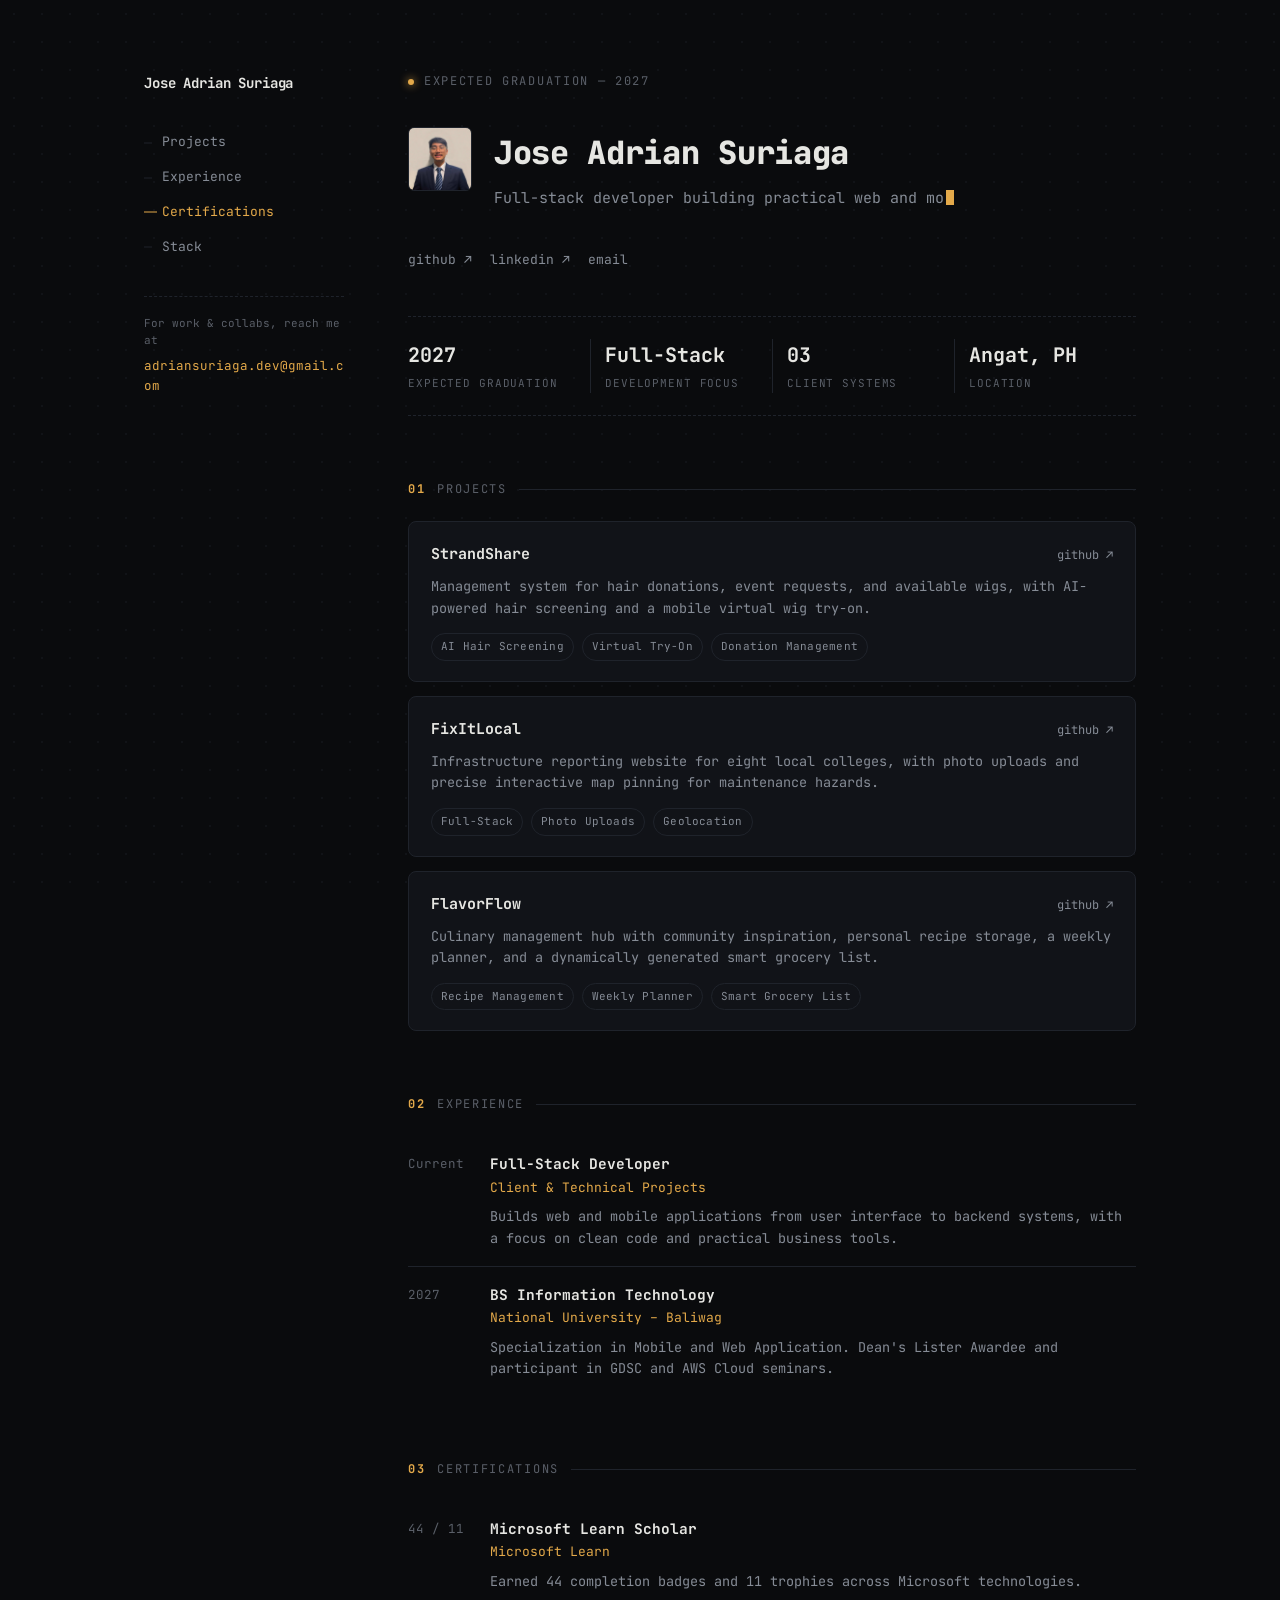
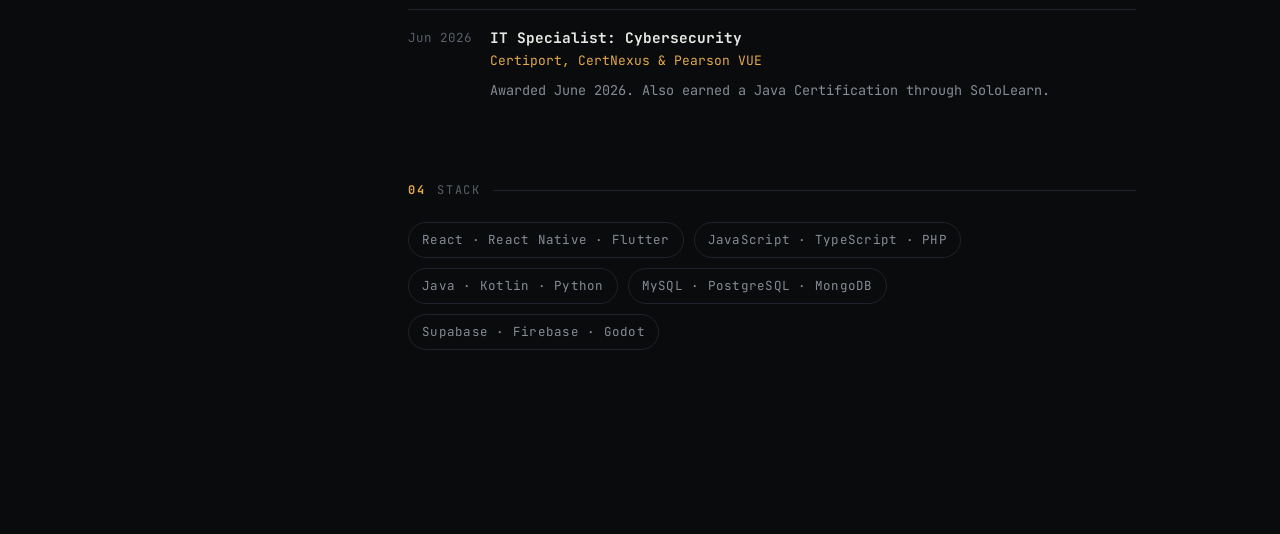
==== commit 31744822: "Add profile picture to portfolio" ====
--- a/index.html
+++ b/index.html
@@ -1,320 +1,618 @@
-<!doctype html>
+<!DOCTYPE html>
 <html lang="en">
 <head>
-  <meta charset="utf-8">
-  <meta name="viewport" content="width=device-width, initial-scale=1">
-  <meta name="description" content="Portfolio of Jose Adrian Suriaga, a full-stack developer building practical web, mobile, backend, and game experiences.">
-  <meta name="theme-color" content="#08110f">
-  <meta property="og:type" content="website">
-  <meta property="og:title" content="Jose Adrian Suriaga | Full-Stack Developer">
-  <meta property="og:description" content="Full-stack developer building useful web and mobile products from interface to backend.">
-  <title>Jose Adrian Suriaga | Full-Stack Developer</title>
-
-  <script>document.documentElement.classList.add('js');</script>
-  <link rel="stylesheet" href="assets/css/styles.css">
-  <script src="assets/js/main.js" defer></script>
-
-  <script type="application/ld+json">
-  {
-    "@context": "https://schema.org",
-    "@type": "Person",
-    "name": "Jose Adrian Suriaga",
-    "jobTitle": "Full-Stack Developer",
-    "email": "mailto:adriansuriaga.dev@gmail.com",
-    "telephone": "+63 960 593 2984",
-    "address": {
-      "@type": "PostalAddress",
-      "addressLocality": "Angat",
-      "addressRegion": "Bulacan, Central Luzon",
-      "addressCountry": "PH"
-    },
-    "alumniOf": {
-      "@type": "CollegeOrUniversity",
-      "name": "National University - Baliwag"
-    },
-    "sameAs": [
-      "https://github.com/JaesNOLIMIT",
-      "https://www.linkedin.com/in/jose-adrian-suriaga-961773423"
-    ]
-  }
-  </script>
+<meta charset="UTF-8">
+<meta name="viewport" content="width=device-width, initial-scale=1.0">
+<title>Jose Adrian Suriaga — Portfolio</title>
+<link rel="preconnect" href="https://fonts.googleapis.com">
+<link rel="preconnect" href="https://fonts.gstatic.com" crossorigin>
+<link href="https://fonts.googleapis.com/css2?family=JetBrains+Mono:wght@400;500;600;700;800&display=swap" rel="stylesheet">
+<style>
+  :root{
+    --bg:#0a0b0d;
+    --panel:#111318;
+    --border:#1f232b;
+    --text:#e6e6e2;
+    --muted:#868c96;
+    --muted-2:#5a5f68;
+    --accent:#e3a94a;
+    --accent-dim:rgba(227,169,74,0.14);
+  }
+
+  *{box-sizing:border-box;}
+
+  html{scroll-behavior:smooth;}
+
+  body{
+    margin:0;
+    background:var(--bg);
+    color:var(--text);
+    font-family:'JetBrains Mono', monospace;
+    line-height:1.6;
+    -webkit-font-smoothing:antialiased;
+  }
+
+  /* faint dot-grid texture */
+  body::before{
+    content:"";
+    position:fixed;
+    inset:0;
+    background-image:radial-gradient(var(--border) 1px, transparent 1px);
+    background-size:28px 28px;
+    opacity:.35;
+    pointer-events:none;
+    z-index:0;
+  }
+
+  a{color:inherit;}
+
+  a:focus-visible, button:focus-visible{
+    outline:2px solid var(--accent);
+    outline-offset:3px;
+    border-radius:2px;
+  }
+
+  .wrap{
+    position:relative;
+    z-index:1;
+    max-width:1040px;
+    margin:0 auto;
+    padding:72px 24px 120px;
+  }
+
+  .layout{
+    display:flex;
+    align-items:flex-start;
+    gap:64px;
+  }
+
+  /* ---- sidebar ---- */
+
+  .sidebar{
+    flex:none;
+    width:200px;
+    position:sticky;
+    top:56px;
+    display:flex;
+    flex-direction:column;
+    gap:32px;
+  }
+
+  .brand{
+    font-weight:700;
+    font-size:14px;
+    letter-spacing:-.01em;
+  }
+
+  .side-nav{
+    display:flex;
+    flex-direction:column;
+    gap:2px;
+  }
+
+  .side-nav a{
+    position:relative;
+    display:block;
+    padding:6px 0 6px 18px;
+    font-size:13px;
+    color:var(--muted);
+    text-decoration:none;
+    transition:color .15s;
+  }
+
+  .side-nav a::before{
+    content:"";
+    position:absolute;
+    left:0; top:50%;
+    transform:translateY(-50%);
+    width:8px; height:1px;
+    background:var(--border);
+    transition:width .2s, background .2s;
+  }
+
+  .side-nav a:hover{color:var(--text);}
+
+  .side-nav a.active{color:var(--accent);}
+  .side-nav a.active::before{width:13px; background:var(--accent);}
+
+  .side-footer{
+    border-top:1px dashed var(--border);
+    padding-top:18px;
+    font-size:11px;
+    color:var(--muted-2);
+    line-height:1.6;
+  }
+
+  .side-footer a{
+    display:inline-block;
+    margin-top:6px;
+    color:var(--accent);
+    text-decoration:none;
+    font-size:12.5px;
+    word-break:break-all;
+  }
+  .side-footer a:hover{text-decoration:underline;}
+
+  .main{
+    flex:1;
+    min-width:0;
+  }
+
+  .eyebrow{
+    font-size:12px;
+    letter-spacing:.14em;
+    text-transform:uppercase;
+    color:var(--muted-2);
+    display:flex;
+    align-items:center;
+    gap:10px;
+    margin-bottom:36px;
+  }
+
+  .eyebrow .dot{
+    width:6px;height:6px;border-radius:50%;
+    background:var(--accent);
+    box-shadow:0 0 8px var(--accent);
+  }
+
+  /* ---- hero ---- */
+
+  .hero{
+    display:flex;
+    align-items:flex-start;
+    gap:22px;
+    margin-bottom:40px;
+  }
+
+  .avatar{
+    flex:none;
+    width:64px;height:64px;
+    border:1px solid var(--border);
+    border-radius:6px;
+    display:flex;
+    align-items:center;
+    justify-content:center;
+    font-weight:700;
+    font-size:20px;
+    color:var(--accent);
+    background:var(--panel);
+  }
+
+  .name{
+    font-size:32px;
+    font-weight:800;
+    letter-spacing:-.01em;
+    margin:0 0 8px;
+  }
+
+  .tagline{
+    color:var(--muted);
+    font-size:15px;
+    min-height:1.6em;
+  }
+
+  .cursor{
+    display:inline-block;
+    width:8px;height:1em;
+    background:var(--accent);
+    margin-left:2px;
+    vertical-align:-2px;
+    animation:blink 1s steps(1) infinite;
+  }
+
+  @keyframes blink{50%{opacity:0;}}
+
+  .links{
+    display:flex;
+    flex-wrap:wrap;
+    gap:18px;
+    margin:22px 0 0;
+    font-size:13px;
+  }
+
+  .links a{
+    text-decoration:none;
+    color:var(--muted);
+    border-bottom:1px solid transparent;
+    transition:color .15s, border-color .15s;
+  }
+
+  .links a:hover{
+    color:var(--accent);
+    border-color:var(--accent);
+  }
+
+  /* ---- stats ---- */
+
+  .stats{
+    display:grid;
+    grid-template-columns:repeat(4,1fr);
+    border-top:1px dashed var(--border);
+    border-bottom:1px dashed var(--border);
+    margin:44px 0 64px;
+    padding:22px 0;
+  }
+
+  .stat{
+    padding:0 14px;
+    border-left:1px solid var(--border);
+  }
+  .stat:first-child{border-left:none;padding-left:0;}
+
+  .stat .num{
+    font-size:20px;
+    font-weight:700;
+    color:var(--text);
+  }
+  .stat .label{
+    font-size:11px;
+    letter-spacing:.08em;
+    text-transform:uppercase;
+    color:var(--muted-2);
+    margin-top:4px;
+  }
+
+  /* ---- sections ---- */
+
+  section{margin-bottom:64px;}
+
+  .section-label{
+    font-size:12px;
+    letter-spacing:.14em;
+    text-transform:uppercase;
+    color:var(--muted-2);
+    margin-bottom:22px;
+    display:flex;
+    align-items:center;
+    gap:12px;
+  }
+  .section-label .num{
+    color:var(--accent);
+    font-weight:700;
+  }
+  .section-label::after{
+    content:"";
+    flex:1;
+    height:1px;
+    background:var(--border);
+  }
+
+  /* projects */
+
+  .project{
+    border:1px solid var(--border);
+    background:var(--panel);
+    border-radius:8px;
+    padding:20px 22px;
+    margin-bottom:14px;
+    transition:border-color .15s;
+  }
+  .project:hover{border-color:var(--accent);}
+
+  .project-top{
+    display:flex;
+    justify-content:space-between;
+    align-items:baseline;
+    gap:12px;
+  }
+
+  .project-name{
+    font-weight:700;
+    font-size:15px;
+  }
+
+  .project-link{
+    font-size:12px;
+    color:var(--muted);
+    text-decoration:none;
+    white-space:nowrap;
+  }
+  .project-link:hover{color:var(--accent);}
+
+  .project-desc{
+    color:var(--muted);
+    font-size:13.5px;
+    margin:10px 0 14px;
+  }
+
+  .tags{display:flex;flex-wrap:wrap;gap:8px;}
+
+  .tag{
+    font-size:11px;
+    padding:4px 9px;
+    border:1px solid var(--border);
+    border-radius:99px;
+    color:var(--muted);
+    letter-spacing:.02em;
+  }
+
+  .tag.placeholder{
+    color:var(--muted-2);
+    border-style:dashed;
+  }
+
+  /* experience */
+
+  .exp-row{
+    display:grid;
+    grid-template-columns:64px 1fr;
+    gap:18px;
+    padding:16px 0;
+    border-bottom:1px solid var(--border);
+  }
+  .exp-row:last-child{border-bottom:none;}
+
+  .exp-year{
+    color:var(--muted-2);
+    font-size:12.5px;
+    padding-top:2px;
+  }
+
+  .exp-role{
+    font-weight:700;
+    font-size:14.5px;
+  }
+  .exp-org{
+    color:var(--accent);
+    font-size:13px;
+    margin-top:2px;
+  }
+  .exp-desc{
+    color:var(--muted);
+    font-size:13.5px;
+    margin-top:8px;
+  }
+
+  /* stack */
+
+  .stack-grid{
+    display:flex;
+    flex-wrap:wrap;
+    gap:10px;
+  }
+  .stack-grid .tag{
+    font-size:12.5px;
+    padding:7px 13px;
+  }
+
+  /* footer */
+
+  @media (max-width:860px){
+    .layout{flex-direction:column; gap:36px;}
+    .sidebar{
+      position:static;
+      width:100%;
+      flex-direction:row;
+      flex-wrap:wrap;
+      align-items:center;
+      gap:20px 28px;
+    }
+    .side-nav{flex-direction:row; flex-wrap:wrap; gap:4px 20px;}
+    .side-nav a{padding-left:14px;}
+    .side-footer{
+      border-top:none;
+      padding-top:0;
+      width:100%;
+    }
+  }
+
+  @media (max-width:600px){
+    .stats{grid-template-columns:repeat(2,1fr);row-gap:20px;}
+    .stat:nth-child(3){border-left:none;}
+    .exp-row{grid-template-columns:1fr;}
+  }
+
+  @media (prefers-reduced-motion: reduce){
+    .cursor{animation:none;}
+  }
+</style>
 </head>
 <body>
-  <a class="skip-link" href="#main-content">Skip to content</a>
-
-  <header class="site-header" data-header>
-    <div class="container header-inner">
-      <a class="brand" href="#about" aria-label="Jose Adrian Suriaga, home">
-        <span class="brand-mark" aria-hidden="true">JA</span>
-        <span class="brand-name">Jose Adrian</span>
-      </a>
-
-      <nav class="site-nav" id="site-nav" aria-label="Primary navigation" data-nav>
-        <a href="#about">About</a>
-        <a href="#client-work">Client work</a>
-        <a href="#projects">Projects</a>
-        <a href="#skills">Skills</a>
-        <a href="#credentials">Credentials</a>
-        <a href="#contact">Contact</a>
-      </nav>
-
-      <div class="header-actions">
-        <a class="resume-link" href="assets/documents/jose-adrian-suriaga-resume.pdf" target="_blank" rel="noopener">
-          Resume <span aria-hidden="true">&#8599;</span>
-        </a>
-        <button class="menu-button" type="button" aria-expanded="false" aria-controls="site-nav" aria-label="Open menu" data-menu-button>
-          <span></span><span></span><span></span>
-        </button>
-      </div>
-    </div>
-  </header>
-
-  <main id="main-content">
-    <section class="hero" id="about" aria-labelledby="hero-title">
-      <div class="hero-glow hero-glow-one" aria-hidden="true"></div>
-      <div class="hero-glow hero-glow-two" aria-hidden="true"></div>
-      <div class="container hero-grid">
-        <div class="hero-copy reveal">
-          <p class="eyebrow"><span class="status-dot" aria-hidden="true"></span> Full-stack developer · Angat, Bulacan</p>
-          <h1 id="hero-title">I turn real problems into <span>useful digital products.</span></h1>
-          <p class="hero-intro">
-            I build web and mobile applications from user interface to backend systems. My focus is clean code, practical tools, and staying committed from the first plan to the final launch.
-          </p>
-          <div class="hero-actions">
-            <a class="button button-primary" href="#client-work">Explore my work <span aria-hidden="true">&#8595;</span></a>
-            <a class="button button-secondary" href="mailto:adriansuriaga.dev@gmail.com">Let's talk <span aria-hidden="true">&#8599;</span></a>
-          </div>
-          <div class="social-links" aria-label="Social links">
-            <a href="https://github.com/JaesNOLIMIT" target="_blank" rel="noopener">GitHub <span aria-hidden="true">&#8599;</span></a>
-            <a href="https://www.linkedin.com/in/jose-adrian-suriaga-961773423" target="_blank" rel="noopener">LinkedIn <span aria-hidden="true">&#8599;</span></a>
-            <a href="tel:+639605932984">+63 960 593 2984</a>
-          </div>
-        </div>
-
-        <aside class="profile-card reveal" aria-label="Profile summary">
-          <div class="profile-card-top">
-            <span class="window-dots" aria-hidden="true"><i></i><i></i><i></i></span>
-            <span>developer.profile</span>
-          </div>
-          <div class="profile-content">
-            <div class="monogram" aria-hidden="true">JAS</div>
-            <div>
-              <p class="profile-label">Currently building</p>
-              <p class="profile-value">Web · Mobile · Backend</p>
-            </div>
-            <div class="profile-divider"></div>
-            <dl class="profile-facts">
-              <div><dt>Education</dt><dd>BS Information Technology</dd></div>
-              <div><dt>Specialization</dt><dd>Mobile &amp; Web Applications</dd></div>
-              <div><dt>Mindset</dt><dd>Learn · Build · Improve</dd></div>
-            </dl>
-          </div>
-        </aside>
-      </div>
-
-      <div class="container stats reveal" aria-label="Portfolio highlights">
-        <div><strong>03</strong><span>Client systems</span></div>
-        <div><strong>05</strong><span>Technical project areas</span></div>
-        <div><strong>44</strong><span>Microsoft Learn badges</span></div>
-        <div><strong>2027</strong><span>Expected graduation</span></div>
-      </div>
-    </section>
-
-    <section class="section" id="client-work" aria-labelledby="client-work-title">
-      <div class="container">
-        <div class="section-heading reveal">
-          <p class="section-kicker">01 · Client work</p>
-          <h2 id="client-work-title">Systems built for real organizations.</h2>
-          <p>Purpose-built products that improve operations, simplify workflows, and help people get more done.</p>
-        </div>
-
-        <div class="client-list">
-          <article class="client-card reveal">
-            <div class="client-index">01</div>
-            <div class="client-main">
-              <div class="client-meta"><span>Hair for Hope</span><span>Shangri-La Mall · Shaw Boulevard</span></div>
-              <h3>StrandShare</h3>
-              <p>A management system for hair donations, event requests, and available wigs. AI-powered screening helps donors check hair eligibility before traveling, while a virtual try-on lets mobile users preview available donated wigs.</p>
-              <ul class="feature-list" aria-label="StrandShare features">
-                <li>AI hair screening</li><li>Virtual wig try-on</li><li>Donation management</li>
-              </ul>
-            </div>
-          </article>
-
-          <article class="client-card reveal">
-            <div class="client-index">02</div>
-            <div class="client-main">
-              <div class="client-meta"><span>Angat Trading</span><span>Motorcycle Retail Store</span></div>
-              <h3>Retail &amp; POS Management System</h3>
-              <p>Modernized traditional retail operations for motorcycle equipment owner Bienvenido Pedroso through a custom point-of-sale and retail management system, including a unique barter module for accurate, fair item-to-item exchanges.</p>
-              <ul class="feature-list" aria-label="Angat Trading system features">
-                <li>Point of sale</li><li>Retail operations</li><li>Barter tracking</li>
-              </ul>
-            </div>
-          </article>
-
-          <article class="client-card reveal">
-            <div class="client-index">03</div>
-            <div class="client-main">
-              <div class="client-meta"><span>E-Elyon Church</span><span>San Rafael · Bulacan</span></div>
-              <h3>EECM Church Management System</h3>
-              <p>Centralized administrative operations, data tracking, and internal communication between E-Elyon Church's main location and its multiple branches.</p>
-              <ul class="feature-list" aria-label="EECM features">
-                <li>Centralized records</li><li>Branch coordination</li><li>Internal communication</li>
-              </ul>
-            </div>
-          </article>
-        </div>
-      </div>
-    </section>
-
-    <section class="section section-tinted" id="projects" aria-labelledby="projects-title">
-      <div class="container">
-        <div class="section-heading reveal">
-          <p class="section-kicker">02 · Technical projects</p>
-          <h2 id="projects-title">Learning by building end to end.</h2>
-          <p>Independent and team projects across community tools, planning apps, transportation, games, and business systems.</p>
-        </div>
-
-        <div class="project-grid">
-          <article class="project-card project-card-featured reveal">
-            <div class="project-topline"><span>Solo full-stack developer</span><span aria-hidden="true">01</span></div>
-            <h3>FixItLocal</h3>
-            <p>A specialized infrastructure reporting website for eight local colleges. Users can upload photos and pin precise map locations for hazards such as broken streetlights, potholes, and blocked drains, helping officials track and resolve issues efficiently.</p>
-            <div class="project-tags"><span>Infrastructure reporting</span><span>Photo uploads</span><span>Geolocation</span></div>
-          </article>
-
-          <article class="project-card project-card-featured reveal">
-            <div class="project-topline"><span>Solo full-stack developer</span><span aria-hidden="true">02</span></div>
-            <h3>FlavorFlow</h3>
-            <p>A centralized culinary hub with a community inspiration dashboard, personal recipe storage, a weekly meal planner, and a smart grocery list that tracks owned ingredients and shopping progress in real time.</p>
-            <div class="project-tags"><span>Recipe management</span><span>Weekly planner</span><span>Smart grocery list</span></div>
-          </article>
-
-          <article class="project-card reveal">
-            <div class="project-topline"><span>Backend developer</span><span aria-hidden="true">03</span></div>
-            <h3>P2P Bus Ticketing</h3>
-            <p>Backend infrastructure for a real-time point-to-point bus transit platform, with immediate ticket ordering and seat reservation logic designed to prevent double-booking.</p>
-            <div class="project-tags"><span>Real-time booking</span><span>Seat reservations</span></div>
-          </article>
-
-          <article class="project-card reveal">
-            <div class="project-topline"><span>Lead game developer</span><span aria-hidden="true">04</span></div>
-            <h3>Tiny Diver</h3>
-            <p>A 2D educational ocean-conservation adventure. I owned the level design, asset integration, core mechanics, top-down gameplay, and complex tilemaps built in Godot and GDScript.</p>
-            <div class="project-tags"><span>Godot</span><span>GDScript</span><span>Game design</span></div>
-          </article>
-
-          <article class="project-card reveal">
-            <div class="project-topline"><span>Solo developer</span><span aria-hidden="true">05</span></div>
-            <h3>Technical Mini-Projects</h3>
-            <p>Practical applications including a point-of-sale system, inventory management tracker, and vending machine simulation, with a focus on backend architecture, database logic, and clean interfaces.</p>
-            <div class="project-tags"><span>POS</span><span>Inventory</span><span>Backend logic</span></div>
-          </article>
-        </div>
-
-        <a class="text-link reveal" href="https://github.com/JaesNOLIMIT" target="_blank" rel="noopener">Explore my GitHub <span aria-hidden="true">&#8599;</span></a>
-      </div>
-    </section>
-
-    <section class="section" id="skills" aria-labelledby="skills-title">
-      <div class="container skills-layout">
-        <div class="section-heading sticky-heading reveal">
-          <p class="section-kicker">03 · Technical toolkit</p>
-          <h2 id="skills-title">Tools I use to ship ideas.</h2>
-          <p>I enjoy learning new tools and applying them to real, practical problems.</p>
-        </div>
-
-        <div class="skill-groups">
-          <article class="skill-group reveal">
-            <div class="skill-number">01</div>
-            <div><h3>Frontend &amp; Mobile</h3><p>React, React Native, Flutter (Dart), JavaScript, TypeScript, UI/UX Design</p></div>
-          </article>
-          <article class="skill-group reveal">
-            <div class="skill-number">02</div>
-            <div><h3>Backend &amp; Languages</h3><p>PHP, Java, Kotlin, Python, JavaScript</p></div>
-          </article>
-          <article class="skill-group reveal">
-            <div class="skill-number">03</div>
-            <div><h3>Databases &amp; BaaS</h3><p>MySQL, PostgreSQL, MongoDB, Supabase, Firebase</p></div>
-          </article>
-          <article class="skill-group reveal">
-            <div class="skill-number">04</div>
-            <div><h3>AI &amp; Deployment</h3><p>Local AI Model Deployment, ChatGPT, Gemini, Claude, GitHub Copilot</p></div>
-          </article>
-          <article class="skill-group reveal">
-            <div class="skill-number">05</div>
-            <div><h3>Game Development &amp; Tools</h3><p>Godot Engine, GDScript, VS Code, Git, GitHub, GitHub Desktop</p></div>
-          </article>
-        </div>
-      </div>
-    </section>
-
-    <section class="section section-tinted" id="credentials" aria-labelledby="credentials-title">
-      <div class="container">
-        <div class="section-heading reveal">
-          <p class="section-kicker">04 · Education &amp; credentials</p>
-          <h2 id="credentials-title">A foundation I keep expanding.</h2>
-        </div>
-
-        <div class="credentials-grid">
-          <article class="education-card reveal">
-            <p class="card-label">Education</p>
-            <div class="education-year">Expected graduation · 2027</div>
-            <h3>National University – Baliwag</h3>
-            <p class="degree">Bachelor of Science in Information Technology</p>
-            <p>Specialization in Mobile and Web Application.</p>
-            <div class="education-details">
-              <p><span>Honor</span> Dean's Lister Awardee</p>
-              <p><span>Seminars &amp; workshops</span> Google Developer Student Clubs (GDSC) Participant · AWS Cloud Seminars</p>
-            </div>
-          </article>
-
-          <div class="certification-list">
-            <article class="certification-card reveal">
-              <div class="cert-icon" aria-hidden="true">44</div>
-              <div><p class="card-label">Microsoft Learn Scholar</p><h3>44 badges &amp; 11 trophies</h3><p>Completion achievements earned across Microsoft technologies.</p></div>
-            </article>
-            <article class="certification-card reveal">
-              <div class="cert-icon" aria-hidden="true">ITS</div>
-              <div><p class="card-label">June 2026</p><h3>IT Specialist: Cybersecurity</h3><p>Certiport, CertNexus &amp; Pearson VUE</p></div>
-            </article>
-            <article class="certification-card reveal">
-              <div class="cert-icon" aria-hidden="true">JV</div>
-              <div><p class="card-label">Certification</p><h3>Java Certification</h3><p>SoloLearn</p></div>
-            </article>
-          </div>
-        </div>
-      </div>
-    </section>
-
-    <section class="contact-section" id="contact" aria-labelledby="contact-title">
-      <div class="container">
-        <div class="contact-card reveal">
-          <div>
-            <p class="section-kicker">05 · Start a conversation</p>
-            <h2 id="contact-title">Have a useful idea? Let's build it.</h2>
-            <p>I'm always interested in practical problems, thoughtful products, and opportunities to keep growing as a developer.</p>
-          </div>
-          <div class="contact-actions">
-            <a class="button button-light" href="mailto:adriansuriaga.dev@gmail.com">adriansuriaga.dev@gmail.com <span aria-hidden="true">&#8599;</span></a>
-            <a class="contact-phone" href="tel:+639605932984">+63 960 593 2984</a>
-          </div>
-        </div>
-      </div>
-    </section>
+
+<div class="wrap">
+<div class="layout">
+
+  <!-- SIDEBAR -->
+  <aside class="sidebar">
+    <div class="brand">Jose Adrian Suriaga</div>
+
+    <nav class="side-nav">
+      <a href="#projects" data-section="projects" class="active">Projects</a>
+      <a href="#experience" data-section="experience">Experience</a>
+      <a href="#certifications" data-section="certifications">Certifications</a>
+      <a href="#stack" data-section="stack">Stack</a>
+    </nav>
+
+    <div class="side-footer">
+      For work &amp; collabs, reach me at
+      <a href="mailto:adriansuriaga.dev@gmail.com">adriansuriaga.dev@gmail.com</a>
+    </div>
+  </aside>
+
+  <main class="main">
+
+  <div class="eyebrow"><span class="dot"></span>EXPECTED GRADUATION — 2027</div>
+
+  <!-- HERO -->
+  <div class="hero">
+    <img class="avatar" src="ProfilePicture_JoseAdrianSuriaga.jpg" alt="Portrait of Jose Adrian Suriaga" width="64" height="64">
+    <div>
+      <h1 class="name">Jose Adrian Suriaga</h1>
+      <div class="tagline" id="tagline"><span id="tagline-text"></span><span class="cursor"></span></div>
+    </div>
+  </div>
+
+  <div class="links">
+    <a href="https://github.com/JaesNOLIMIT" target="_blank" rel="noopener">github ↗</a>
+    <a href="https://www.linkedin.com/in/jose-adrian-suriaga-961773423" target="_blank" rel="noopener">linkedin ↗</a>
+    <a href="mailto:adriansuriaga.dev@gmail.com">email</a>
+  </div>
+
+  <!-- STATS -->
+  <div class="stats">
+    <div class="stat">
+      <div class="num">2027</div>
+      <div class="label">Expected graduation</div>
+    </div>
+    <div class="stat">
+      <div class="num">Full-Stack</div>
+      <div class="label">Development focus</div>
+    </div>
+    <div class="stat">
+      <div class="num">03</div>
+      <div class="label">Client systems</div>
+    </div>
+    <div class="stat">
+      <div class="num">Angat, PH</div>
+      <div class="label">Location</div>
+    </div>
+  </div>
+
+  <!-- PROJECTS -->
+  <section id="projects">
+    <div class="section-label"><span class="num">01</span> Projects</div>
+
+    <div class="project">
+      <div class="project-top">
+        <div class="project-name">StrandShare</div>
+        <a class="project-link" href="https://github.com/JaesNOLIMIT" target="_blank" rel="noopener">github ↗</a>
+      </div>
+      <div class="project-desc">
+        Management system for hair donations, event requests, and available wigs,
+        with AI-powered hair screening and a mobile virtual wig try-on.
+      </div>
+      <div class="tags">
+        <span class="tag">AI Hair Screening</span>
+        <span class="tag">Virtual Try-On</span>
+        <span class="tag">Donation Management</span>
+      </div>
+    </div>
+
+    <div class="project">
+      <div class="project-top">
+        <div class="project-name">FixItLocal</div>
+        <a class="project-link" href="https://github.com/JaesNOLIMIT" target="_blank" rel="noopener">github ↗</a>
+      </div>
+      <div class="project-desc">Infrastructure reporting website for eight local colleges, with photo uploads and precise interactive map pinning for maintenance hazards.</div>
+      <div class="tags">
+        <span class="tag">Full-Stack</span>
+        <span class="tag">Photo Uploads</span>
+        <span class="tag">Geolocation</span>
+      </div>
+    </div>
+
+    <div class="project">
+      <div class="project-top">
+        <div class="project-name">FlavorFlow</div>
+        <a class="project-link" href="https://github.com/JaesNOLIMIT" target="_blank" rel="noopener">github ↗</a>
+      </div>
+      <div class="project-desc">Culinary management hub with community inspiration, personal recipe storage, a weekly planner, and a dynamically generated smart grocery list.</div>
+      <div class="tags">
+        <span class="tag">Recipe Management</span>
+        <span class="tag">Weekly Planner</span>
+        <span class="tag">Smart Grocery List</span>
+      </div>
+    </div>
+  </section>
+
+  <!-- EXPERIENCE -->
+  <section id="experience">
+    <div class="section-label"><span class="num">02</span> Experience</div>
+
+    <div class="exp-row">
+      <div class="exp-year">Current</div>
+      <div>
+        <div class="exp-role">Full-Stack Developer</div>
+        <div class="exp-org">Client &amp; Technical Projects</div>
+        <div class="exp-desc">Builds web and mobile applications from user interface to backend systems, with a focus on clean code and practical business tools.</div>
+      </div>
+    </div>
+
+    <div class="exp-row">
+      <div class="exp-year">2027</div>
+      <div>
+        <div class="exp-role">BS Information Technology</div>
+        <div class="exp-org">National University – Baliwag</div>
+        <div class="exp-desc">Specialization in Mobile and Web Application. Dean's Lister Awardee and participant in GDSC and AWS Cloud seminars.</div>
+      </div>
+    </div>
+  </section>
+
+  <!-- CERTIFICATIONS -->
+  <section id="certifications">
+    <div class="section-label"><span class="num">03</span> Certifications</div>
+
+    <div class="exp-row">
+      <div class="exp-year">44 / 11</div>
+      <div>
+        <div class="exp-role">Microsoft Learn Scholar</div>
+        <div class="exp-org">Microsoft Learn</div>
+        <div class="exp-desc">Earned 44 completion badges and 11 trophies across Microsoft technologies.</div>
+      </div>
+    </div>
+
+    <div class="exp-row">
+      <div class="exp-year">Jun 2026</div>
+      <div>
+        <div class="exp-role">IT Specialist: Cybersecurity</div>
+        <div class="exp-org">Certiport, CertNexus &amp; Pearson VUE</div>
+        <div class="exp-desc">Awarded June 2026. Also earned a Java Certification through SoloLearn.</div>
+      </div>
+    </div>
+  </section>
+
+  <!-- STACK -->
+  <section id="stack">
+    <div class="section-label"><span class="num">04</span> Stack</div>
+    <div class="stack-grid">
+      <span class="tag">React · React Native · Flutter</span>
+      <span class="tag">JavaScript · TypeScript · PHP</span>
+      <span class="tag">Java · Kotlin · Python</span>
+      <span class="tag">MySQL · PostgreSQL · MongoDB</span>
+      <span class="tag">Supabase · Firebase · Godot</span>
+    </div>
+  </section>
+
   </main>
 
-  <footer class="site-footer">
-    <div class="container footer-inner">
-      <div><strong>Jose Adrian Suriaga</strong><span>Full-stack developer based in Angat, Bulacan, Philippines.</span></div>
-      <div class="footer-links">
-        <a href="https://github.com/JaesNOLIMIT" target="_blank" rel="noopener">GitHub</a>
-        <a href="https://www.linkedin.com/in/jose-adrian-suriaga-961773423" target="_blank" rel="noopener">LinkedIn</a>
-        <a href="#about">Back to top <span aria-hidden="true">&#8593;</span></a>
-      </div>
-      <p>&copy; <span data-year></span> Jose Adrian Suriaga</p>
-    </div>
-  </footer>
+</div>
+</div>
+
+<script>
+  const full = "Full-stack developer building practical web and mobile applications.";
+  const el = document.getElementById('tagline-text');
+  const reduced = window.matchMedia('(prefers-reduced-motion: reduce)').matches;
+
+  if (reduced) {
+    el.textContent = full;
+  } else {
+    let i = 0;
+    (function type(){
+      if (i <= full.length) {
+        el.textContent = full.slice(0, i);
+        i++;
+        setTimeout(type, 28);
+      }
+    })();
+  }
+
+  // scroll-spy: highlight the sidebar link for whichever section is in view
+  const navLinks = document.querySelectorAll('.side-nav a');
+  const linkFor = {};
+  navLinks.forEach(a => linkFor[a.dataset.section] = a);
+
+  const spy = new IntersectionObserver((entries) => {
+    entries.forEach(entry => {
+      if (entry.isIntersecting) {
+        navLinks.forEach(a => a.classList.remove('active'));
+        const link = linkFor[entry.target.id];
+        if (link) link.classList.add('active');
+      }
+    });
+  }, { rootMargin: '-35% 0px -55% 0px', threshold: 0 });
+
+  document.querySelectorAll('main section[id]').forEach(s => spy.observe(s));
+</script>
+
 </body>
 </html>
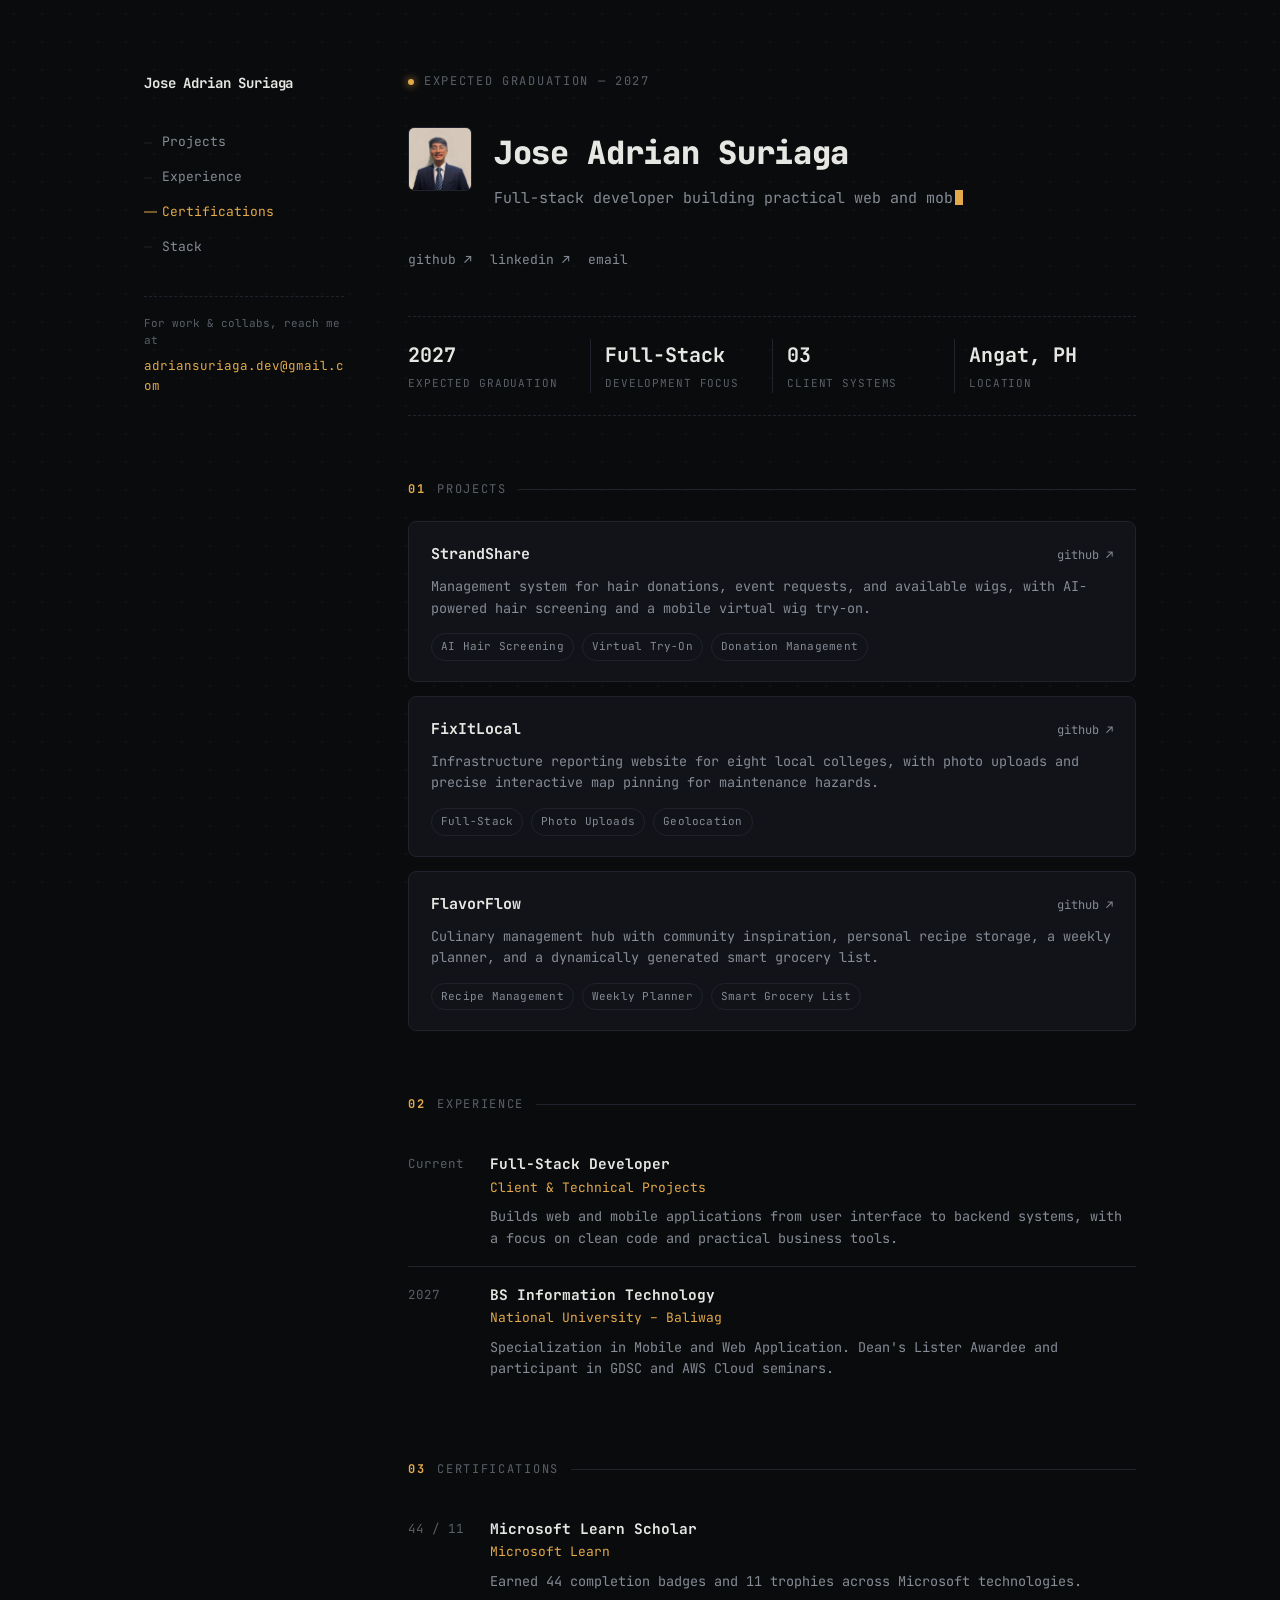
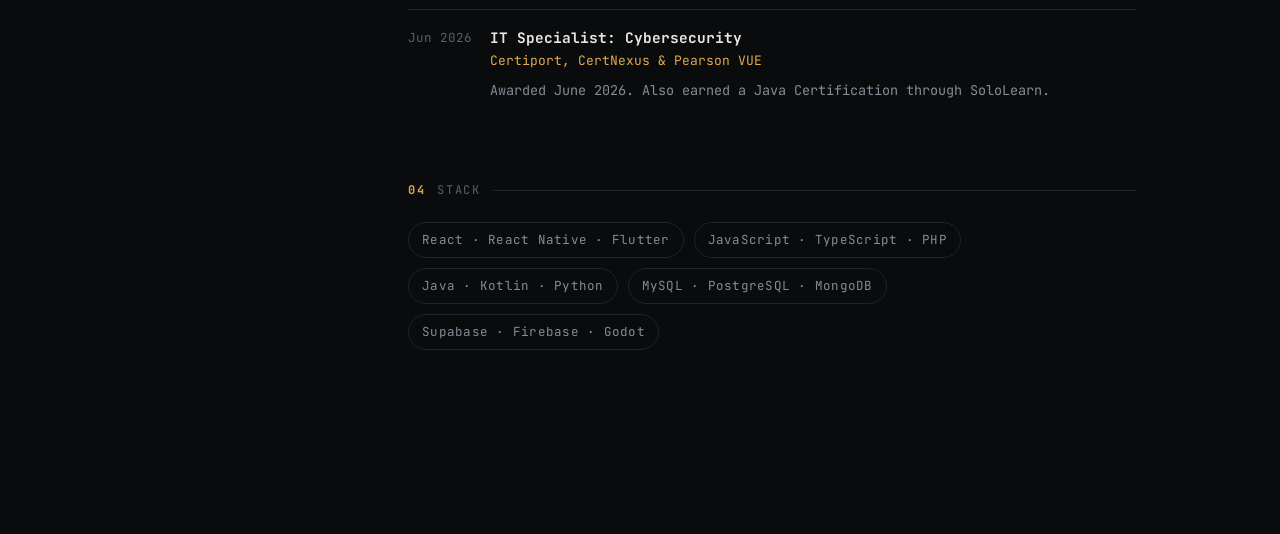
==== commit 1bc2b02e: "update" ====
--- a/index.html
+++ b/index.html
@@ -3,7 +3,7 @@
 <head>
 <meta charset="UTF-8">
 <meta name="viewport" content="width=device-width, initial-scale=1.0">
-<title>Jose Adrian Suriaga — Portfolio</title>
+<title>Jose Adrian Suriaga</title>
 <link rel="preconnect" href="https://fonts.googleapis.com">
 <link rel="preconnect" href="https://fonts.gstatic.com" crossorigin>
 <link href="https://fonts.googleapis.com/css2?family=JetBrains+Mono:wght@400;500;600;700;800&display=swap" rel="stylesheet">
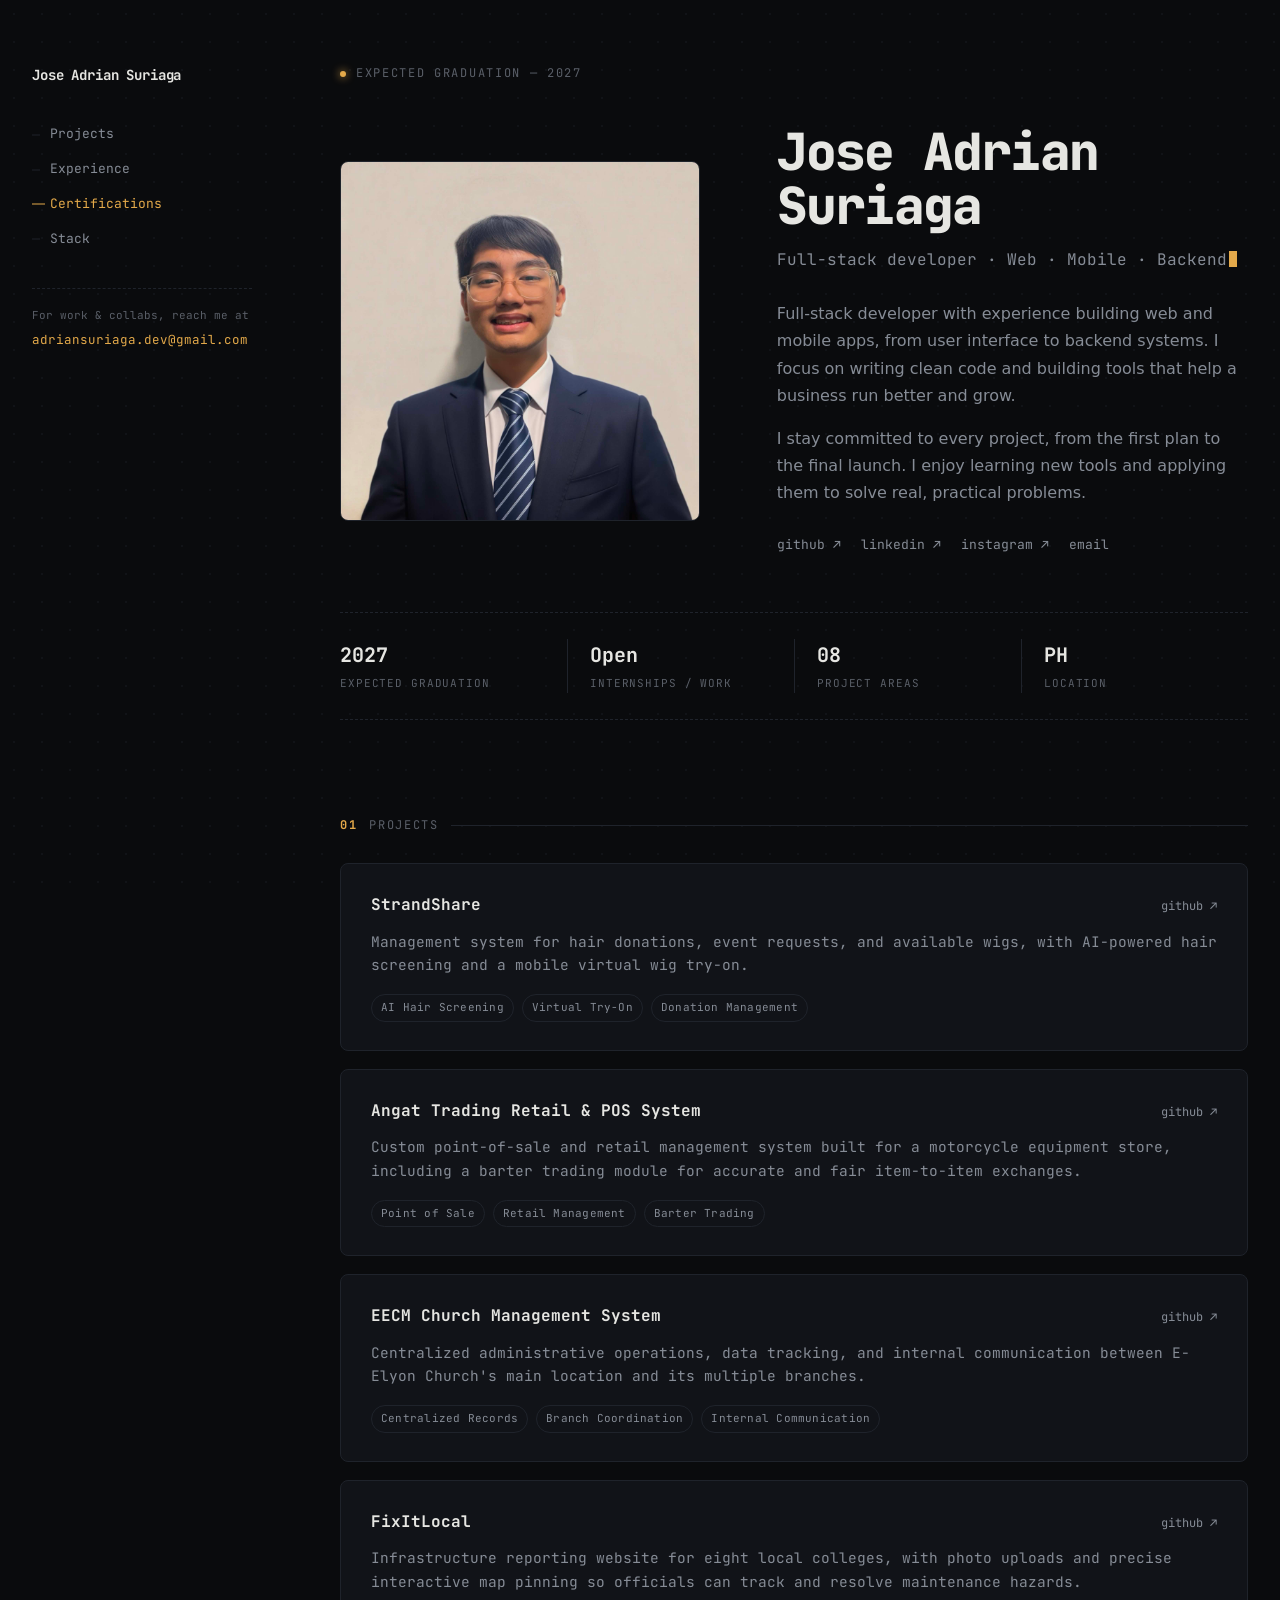
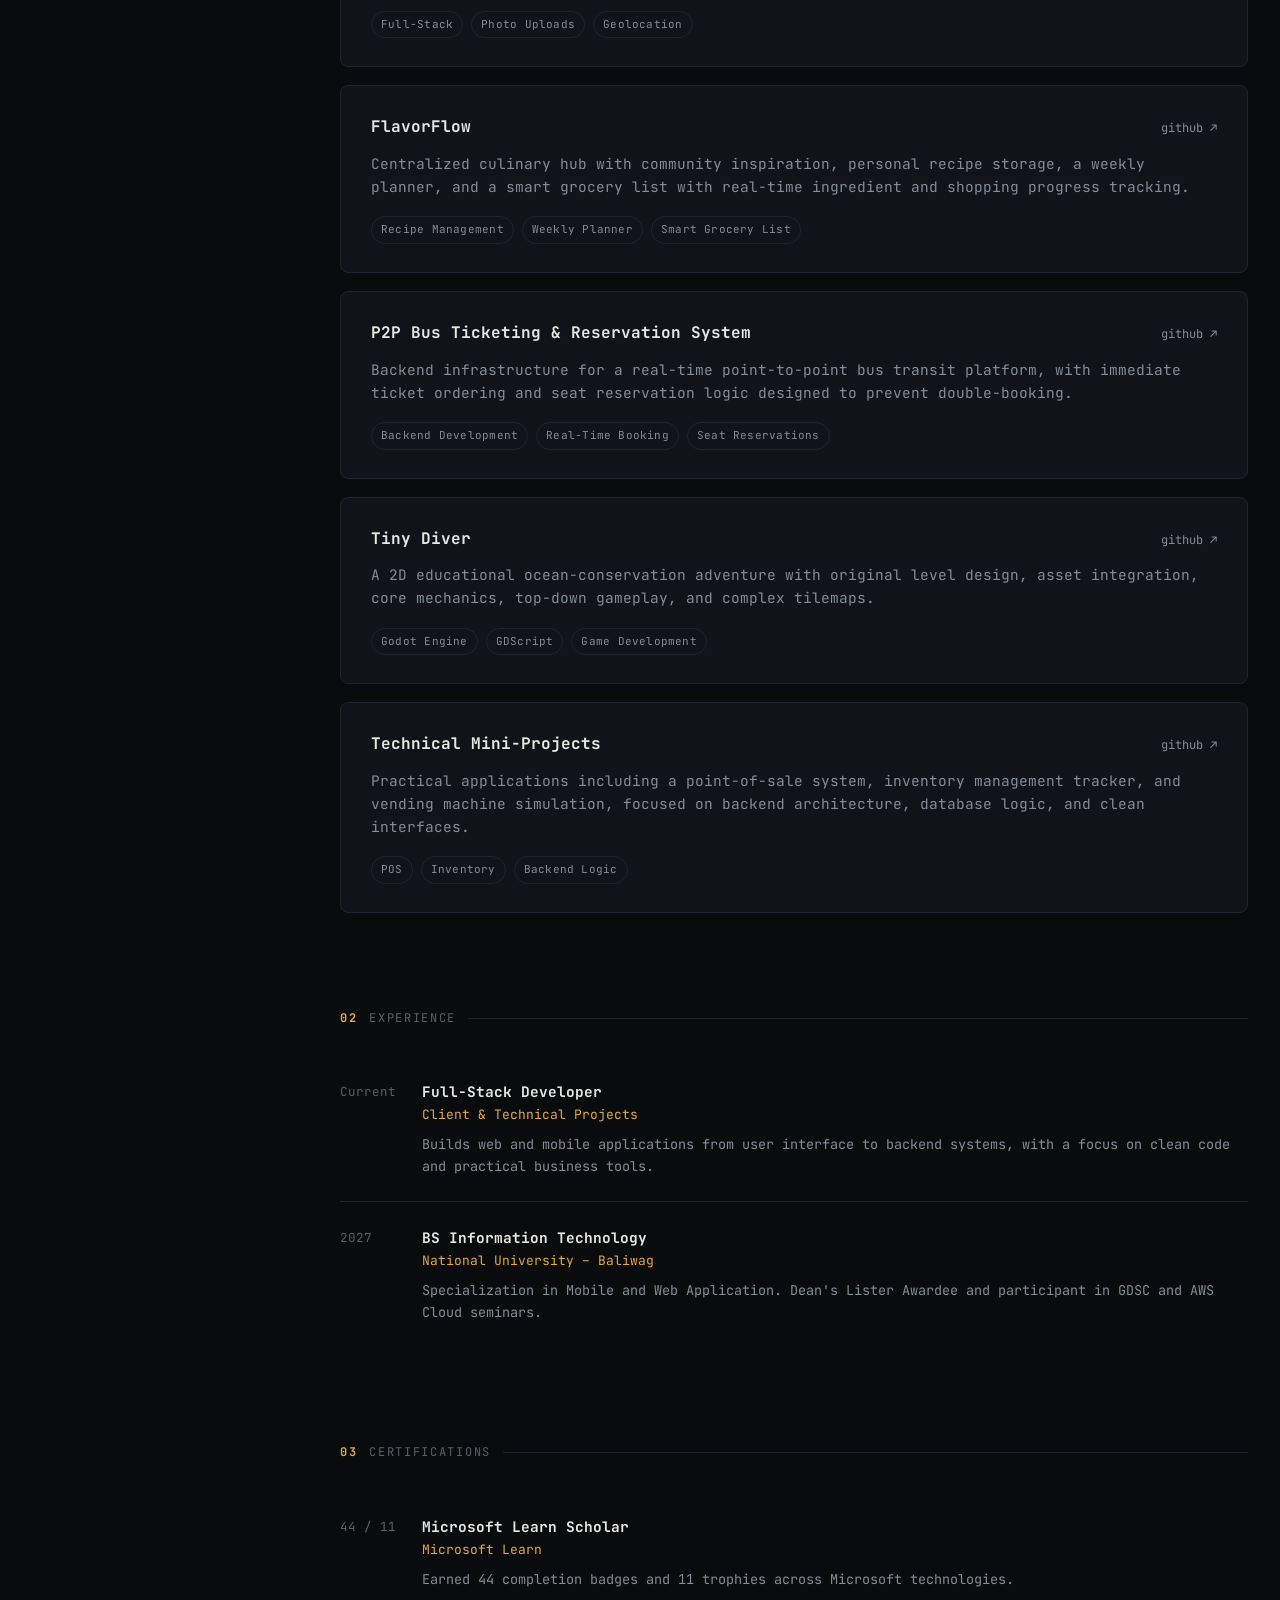
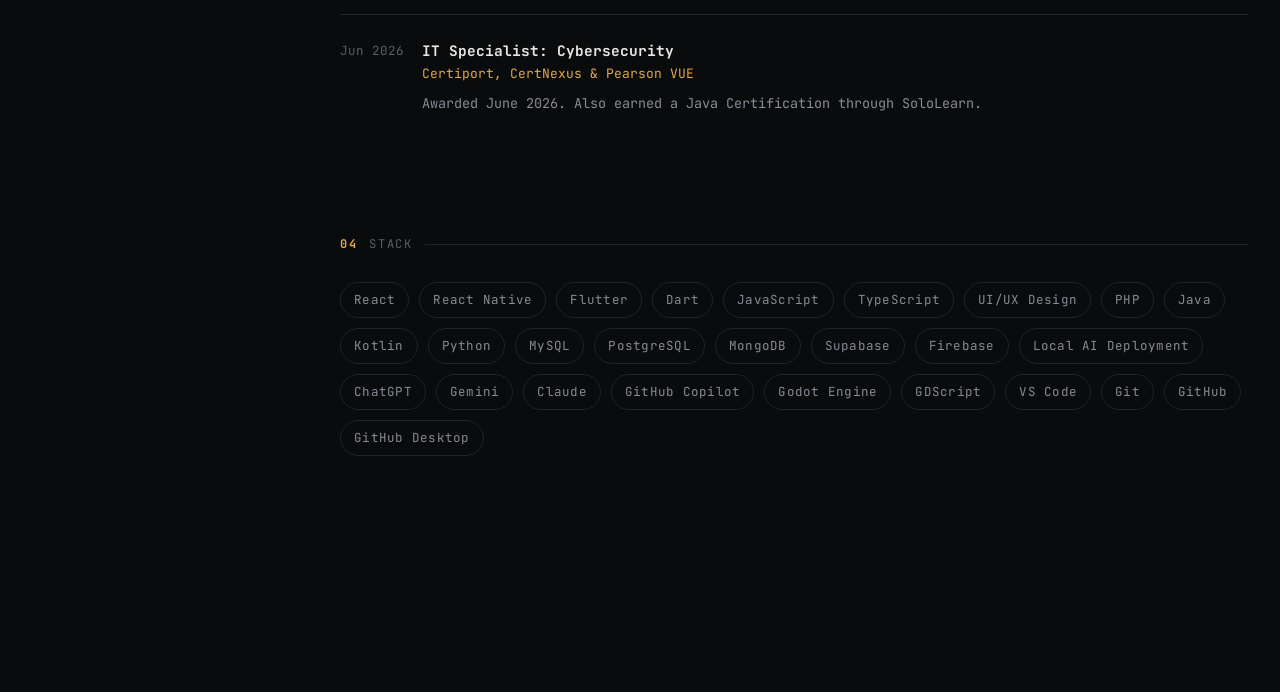
==== commit 8ae41710: "Expand portfolio projects and profile layout" ====
--- a/index.html
+++ b/index.html
@@ -3,7 +3,9 @@
 <head>
 <meta charset="UTF-8">
 <meta name="viewport" content="width=device-width, initial-scale=1.0">
+<meta name="description" content="Portfolio of Jose Adrian Suriaga, a full-stack developer building practical web, mobile, and backend systems.">
 <title>Jose Adrian Suriaga</title>
+<link rel="icon" type="image/jpeg" href="ProfilePicture_JoseAdrianSuriaga.jpg">
 <link rel="preconnect" href="https://fonts.googleapis.com">
 <link rel="preconnect" href="https://fonts.gstatic.com" crossorigin>
 <link href="https://fonts.googleapis.com/css2?family=JetBrains+Mono:wght@400;500;600;700;800&display=swap" rel="stylesheet">
@@ -25,6 +27,7 @@
 
   body{
     margin:0;
+    overflow-x:hidden;
     background:var(--bg);
     color:var(--text);
     font-family:'JetBrains Mono', monospace;
@@ -55,22 +58,22 @@
   .wrap{
     position:relative;
     z-index:1;
-    max-width:1040px;
+    max-width:1480px;
     margin:0 auto;
-    padding:72px 24px 120px;
+    padding:64px 32px 140px;
   }
 
   .layout{
     display:flex;
     align-items:flex-start;
-    gap:64px;
+    gap:88px;
   }
 
   /* ---- sidebar ---- */
 
   .sidebar{
     flex:none;
-    width:200px;
+    width:220px;
     position:sticky;
     top:56px;
     display:flex;
@@ -146,7 +149,7 @@
     display:flex;
     align-items:center;
     gap:10px;
-    margin-bottom:36px;
+    margin-bottom:42px;
   }
 
   .eyebrow .dot{
@@ -158,38 +161,52 @@
   /* ---- hero ---- */
 
   .hero{
-    display:flex;
-    align-items:flex-start;
-    gap:22px;
-    margin-bottom:40px;
+    display:grid;
+    grid-template-columns:minmax(280px, 360px) minmax(0, 1fr);
+    align-items:center;
+    gap:clamp(48px, 6vw, 88px);
+    margin-bottom:56px;
   }
 
   .avatar{
-    flex:none;
-    width:64px;height:64px;
+    display:block;
+    width:100%;
+    height:auto;
+    aspect-ratio:1;
     border:1px solid var(--border);
-    border-radius:6px;
-    display:flex;
-    align-items:center;
-    justify-content:center;
-    font-weight:700;
-    font-size:20px;
-    color:var(--accent);
+    border-radius:8px;
+    object-fit:cover;
     background:var(--panel);
   }
 
+  .hero-copy{min-width:0;}
+
   .name{
-    font-size:32px;
+    font-size:clamp(38px, 4vw, 58px);
     font-weight:800;
-    letter-spacing:-.01em;
-    margin:0 0 8px;
+    letter-spacing:-.035em;
+    line-height:1.05;
+    margin:0 0 14px;
+    overflow-wrap:break-word;
   }
 
   .tagline{
     color:var(--muted);
-    font-size:15px;
+    font-size:16px;
     min-height:1.6em;
   }
+
+  .summary{
+    max-width:720px;
+    margin-top:28px;
+    color:var(--muted);
+    font-family:system-ui, -apple-system, BlinkMacSystemFont, "Segoe UI", sans-serif;
+    font-size:16px;
+    line-height:1.7;
+  }
+
+  .summary p{margin:0 0 16px;}
+  .summary p:last-child{margin-bottom:0;}
 
   .cursor{
     display:inline-block;
@@ -205,8 +222,8 @@
   .links{
     display:flex;
     flex-wrap:wrap;
-    gap:18px;
-    margin:22px 0 0;
+    gap:20px;
+    margin:28px 0 0;
     font-size:13px;
   }
 
@@ -229,12 +246,13 @@
     grid-template-columns:repeat(4,1fr);
     border-top:1px dashed var(--border);
     border-bottom:1px dashed var(--border);
-    margin:44px 0 64px;
-    padding:22px 0;
+    margin:0 0 96px;
+    padding:26px 0;
   }
 
   .stat{
-    padding:0 14px;
+    min-width:0;
+    padding:0 22px;
     border-left:1px solid var(--border);
   }
   .stat:first-child{border-left:none;padding-left:0;}
@@ -254,14 +272,14 @@
 
   /* ---- sections ---- */
 
-  section{margin-bottom:64px;}
+  section{margin-bottom:96px;}
 
   .section-label{
     font-size:12px;
     letter-spacing:.14em;
     text-transform:uppercase;
     color:var(--muted-2);
-    margin-bottom:22px;
+    margin-bottom:28px;
     display:flex;
     align-items:center;
     gap:12px;
@@ -283,8 +301,8 @@
     border:1px solid var(--border);
     background:var(--panel);
     border-radius:8px;
-    padding:20px 22px;
-    margin-bottom:14px;
+    padding:28px 30px;
+    margin-bottom:18px;
     transition:border-color .15s;
   }
   .project:hover{border-color:var(--accent);}
@@ -298,7 +316,7 @@
 
   .project-name{
     font-weight:700;
-    font-size:15px;
+    font-size:16px;
   }
 
   .project-link{
@@ -310,9 +328,10 @@
   .project-link:hover{color:var(--accent);}
 
   .project-desc{
+    max-width:940px;
     color:var(--muted);
-    font-size:13.5px;
-    margin:10px 0 14px;
+    font-size:14.5px;
+    margin:12px 0 18px;
   }
 
   .tags{display:flex;flex-wrap:wrap;gap:8px;}
@@ -337,7 +356,7 @@
     display:grid;
     grid-template-columns:64px 1fr;
     gap:18px;
-    padding:16px 0;
+    padding:24px 0;
     border-bottom:1px solid var(--border);
   }
   .exp-row:last-child{border-bottom:none;}
@@ -376,12 +395,20 @@
   }
 
   /* footer */
+
+  @media (max-width:1100px){
+    .wrap{padding-inline:26px;}
+    .layout{gap:48px;}
+    .sidebar{width:190px;}
+    .hero{grid-template-columns:minmax(240px, 300px) minmax(0, 1fr);gap:40px;}
+  }
 
   @media (max-width:860px){
     .layout{flex-direction:column; gap:36px;}
     .sidebar{
       position:static;
       width:100%;
+      min-width:0;
       flex-direction:row;
       flex-wrap:wrap;
       align-items:center;
@@ -394,12 +421,40 @@
       padding-top:0;
       width:100%;
     }
+    .main{width:100%;}
+  }
+
+  @media (max-width:700px){
+    .wrap{padding:42px 20px 100px;}
+    .hero{grid-template-columns:1fr;gap:34px;}
+    .avatar{max-width:360px;}
+    .name{font-size:38px;}
+    .stats{margin-bottom:76px;}
+    section{margin-bottom:76px;}
   }
 
   @media (max-width:600px){
+    .sidebar{
+      display:grid;
+      grid-template-columns:1fr;
+      align-items:start;
+      gap:22px;
+    }
+    .side-nav{
+      display:grid;
+      grid-template-columns:repeat(2, minmax(0, 1fr));
+      width:100%;
+      gap:4px 12px;
+    }
+    .side-footer{min-width:0;}
+    .side-footer a{display:block;max-width:100%;overflow-wrap:anywhere;}
+    .name{font-size:34px;}
     .stats{grid-template-columns:repeat(2,1fr);row-gap:20px;}
-    .stat:nth-child(3){border-left:none;}
+    .stat{padding:0 14px;}
+    .stat:nth-child(3){border-left:none;padding-left:0;}
     .exp-row{grid-template-columns:1fr;}
+    .project{padding:22px 20px;}
+    .project-top{flex-direction:column;align-items:flex-start;}
   }
 
   @media (prefers-reduced-motion: reduce){
@@ -435,17 +490,23 @@
 
   <!-- HERO -->
   <div class="hero">
-    <img class="avatar" src="ProfilePicture_JoseAdrianSuriaga.jpg" alt="Portrait of Jose Adrian Suriaga" width="64" height="64">
-    <div>
+    <img class="avatar" src="ProfilePicture_JoseAdrianSuriaga.jpg" alt="Portrait of Jose Adrian Suriaga" width="360" height="360">
+    <div class="hero-copy">
       <h1 class="name">Jose Adrian Suriaga</h1>
       <div class="tagline" id="tagline"><span id="tagline-text"></span><span class="cursor"></span></div>
-    </div>
-  </div>
-
-  <div class="links">
-    <a href="https://github.com/JaesNOLIMIT" target="_blank" rel="noopener">github ↗</a>
-    <a href="https://www.linkedin.com/in/jose-adrian-suriaga-961773423" target="_blank" rel="noopener">linkedin ↗</a>
-    <a href="mailto:adriansuriaga.dev@gmail.com">email</a>
+
+      <div class="summary">
+        <p>Full-stack developer with experience building web and mobile apps, from user interface to backend systems. I focus on writing clean code and building tools that help a business run better and grow.</p>
+        <p>I stay committed to every project, from the first plan to the final launch. I enjoy learning new tools and applying them to solve real, practical problems.</p>
+      </div>
+
+      <div class="links">
+        <a href="https://github.com/JaesNOLIMIT" target="_blank" rel="noopener">github ↗</a>
+        <a href="https://www.linkedin.com/in/jose-adrian-suriaga-961773423" target="_blank" rel="noopener">linkedin ↗</a>
+        <a href="https://www.instagram.com/adriansuriaga" target="_blank" rel="noopener">instagram ↗</a>
+        <a href="mailto:adriansuriaga.dev@gmail.com">email</a>
+      </div>
+    </div>
   </div>
 
   <!-- STATS -->
@@ -455,15 +516,15 @@
       <div class="label">Expected graduation</div>
     </div>
     <div class="stat">
-      <div class="num">Full-Stack</div>
-      <div class="label">Development focus</div>
+      <div class="num">Open</div>
+      <div class="label">Internships / work</div>
     </div>
     <div class="stat">
-      <div class="num">03</div>
-      <div class="label">Client systems</div>
+      <div class="num">08</div>
+      <div class="label">Project areas</div>
     </div>
     <div class="stat">
-      <div class="num">Angat, PH</div>
+      <div class="num">PH</div>
       <div class="label">Location</div>
     </div>
   </div>
@@ -490,10 +551,36 @@
 
     <div class="project">
       <div class="project-top">
+        <div class="project-name">Angat Trading Retail &amp; POS System</div>
+        <a class="project-link" href="https://github.com/JaesNOLIMIT" target="_blank" rel="noopener">github ↗</a>
+      </div>
+      <div class="project-desc">Custom point-of-sale and retail management system built for a motorcycle equipment store, including a barter trading module for accurate and fair item-to-item exchanges.</div>
+      <div class="tags">
+        <span class="tag">Point of Sale</span>
+        <span class="tag">Retail Management</span>
+        <span class="tag">Barter Trading</span>
+      </div>
+    </div>
+
+    <div class="project">
+      <div class="project-top">
+        <div class="project-name">EECM Church Management System</div>
+        <a class="project-link" href="https://github.com/JaesNOLIMIT" target="_blank" rel="noopener">github ↗</a>
+      </div>
+      <div class="project-desc">Centralized administrative operations, data tracking, and internal communication between E-Elyon Church's main location and its multiple branches.</div>
+      <div class="tags">
+        <span class="tag">Centralized Records</span>
+        <span class="tag">Branch Coordination</span>
+        <span class="tag">Internal Communication</span>
+      </div>
+    </div>
+
+    <div class="project">
+      <div class="project-top">
         <div class="project-name">FixItLocal</div>
         <a class="project-link" href="https://github.com/JaesNOLIMIT" target="_blank" rel="noopener">github ↗</a>
       </div>
-      <div class="project-desc">Infrastructure reporting website for eight local colleges, with photo uploads and precise interactive map pinning for maintenance hazards.</div>
+      <div class="project-desc">Infrastructure reporting website for eight local colleges, with photo uploads and precise interactive map pinning so officials can track and resolve maintenance hazards.</div>
       <div class="tags">
         <span class="tag">Full-Stack</span>
         <span class="tag">Photo Uploads</span>
@@ -506,11 +593,50 @@
         <div class="project-name">FlavorFlow</div>
         <a class="project-link" href="https://github.com/JaesNOLIMIT" target="_blank" rel="noopener">github ↗</a>
       </div>
-      <div class="project-desc">Culinary management hub with community inspiration, personal recipe storage, a weekly planner, and a dynamically generated smart grocery list.</div>
+      <div class="project-desc">Centralized culinary hub with community inspiration, personal recipe storage, a weekly planner, and a smart grocery list with real-time ingredient and shopping progress tracking.</div>
       <div class="tags">
         <span class="tag">Recipe Management</span>
         <span class="tag">Weekly Planner</span>
         <span class="tag">Smart Grocery List</span>
+      </div>
+    </div>
+
+    <div class="project">
+      <div class="project-top">
+        <div class="project-name">P2P Bus Ticketing &amp; Reservation System</div>
+        <a class="project-link" href="https://github.com/JaesNOLIMIT" target="_blank" rel="noopener">github ↗</a>
+      </div>
+      <div class="project-desc">Backend infrastructure for a real-time point-to-point bus transit platform, with immediate ticket ordering and seat reservation logic designed to prevent double-booking.</div>
+      <div class="tags">
+        <span class="tag">Backend Development</span>
+        <span class="tag">Real-Time Booking</span>
+        <span class="tag">Seat Reservations</span>
+      </div>
+    </div>
+
+    <div class="project">
+      <div class="project-top">
+        <div class="project-name">Tiny Diver</div>
+        <a class="project-link" href="https://github.com/JaesNOLIMIT" target="_blank" rel="noopener">github ↗</a>
+      </div>
+      <div class="project-desc">A 2D educational ocean-conservation adventure with original level design, asset integration, core mechanics, top-down gameplay, and complex tilemaps.</div>
+      <div class="tags">
+        <span class="tag">Godot Engine</span>
+        <span class="tag">GDScript</span>
+        <span class="tag">Game Development</span>
+      </div>
+    </div>
+
+    <div class="project">
+      <div class="project-top">
+        <div class="project-name">Technical Mini-Projects</div>
+        <a class="project-link" href="https://github.com/JaesNOLIMIT" target="_blank" rel="noopener">github ↗</a>
+      </div>
+      <div class="project-desc">Practical applications including a point-of-sale system, inventory management tracker, and vending machine simulation, focused on backend architecture, database logic, and clean interfaces.</div>
+      <div class="tags">
+        <span class="tag">POS</span>
+        <span class="tag">Inventory</span>
+        <span class="tag">Backend Logic</span>
       </div>
     </div>
   </section>
@@ -565,11 +691,33 @@
   <section id="stack">
     <div class="section-label"><span class="num">04</span> Stack</div>
     <div class="stack-grid">
-      <span class="tag">React · React Native · Flutter</span>
-      <span class="tag">JavaScript · TypeScript · PHP</span>
-      <span class="tag">Java · Kotlin · Python</span>
-      <span class="tag">MySQL · PostgreSQL · MongoDB</span>
-      <span class="tag">Supabase · Firebase · Godot</span>
+      <span class="tag">React</span>
+      <span class="tag">React Native</span>
+      <span class="tag">Flutter</span>
+      <span class="tag">Dart</span>
+      <span class="tag">JavaScript</span>
+      <span class="tag">TypeScript</span>
+      <span class="tag">UI/UX Design</span>
+      <span class="tag">PHP</span>
+      <span class="tag">Java</span>
+      <span class="tag">Kotlin</span>
+      <span class="tag">Python</span>
+      <span class="tag">MySQL</span>
+      <span class="tag">PostgreSQL</span>
+      <span class="tag">MongoDB</span>
+      <span class="tag">Supabase</span>
+      <span class="tag">Firebase</span>
+      <span class="tag">Local AI Deployment</span>
+      <span class="tag">ChatGPT</span>
+      <span class="tag">Gemini</span>
+      <span class="tag">Claude</span>
+      <span class="tag">GitHub Copilot</span>
+      <span class="tag">Godot Engine</span>
+      <span class="tag">GDScript</span>
+      <span class="tag">VS Code</span>
+      <span class="tag">Git</span>
+      <span class="tag">GitHub</span>
+      <span class="tag">GitHub Desktop</span>
     </div>
   </section>
 
@@ -579,7 +727,7 @@
 </div>
 
 <script>
-  const full = "Full-stack developer building practical web and mobile applications.";
+  const full = "Full-stack developer · Web · Mobile · Backend";
   const el = document.getElementById('tagline-text');
   const reduced = window.matchMedia('(prefers-reduced-motion: reduce)').matches;
 
